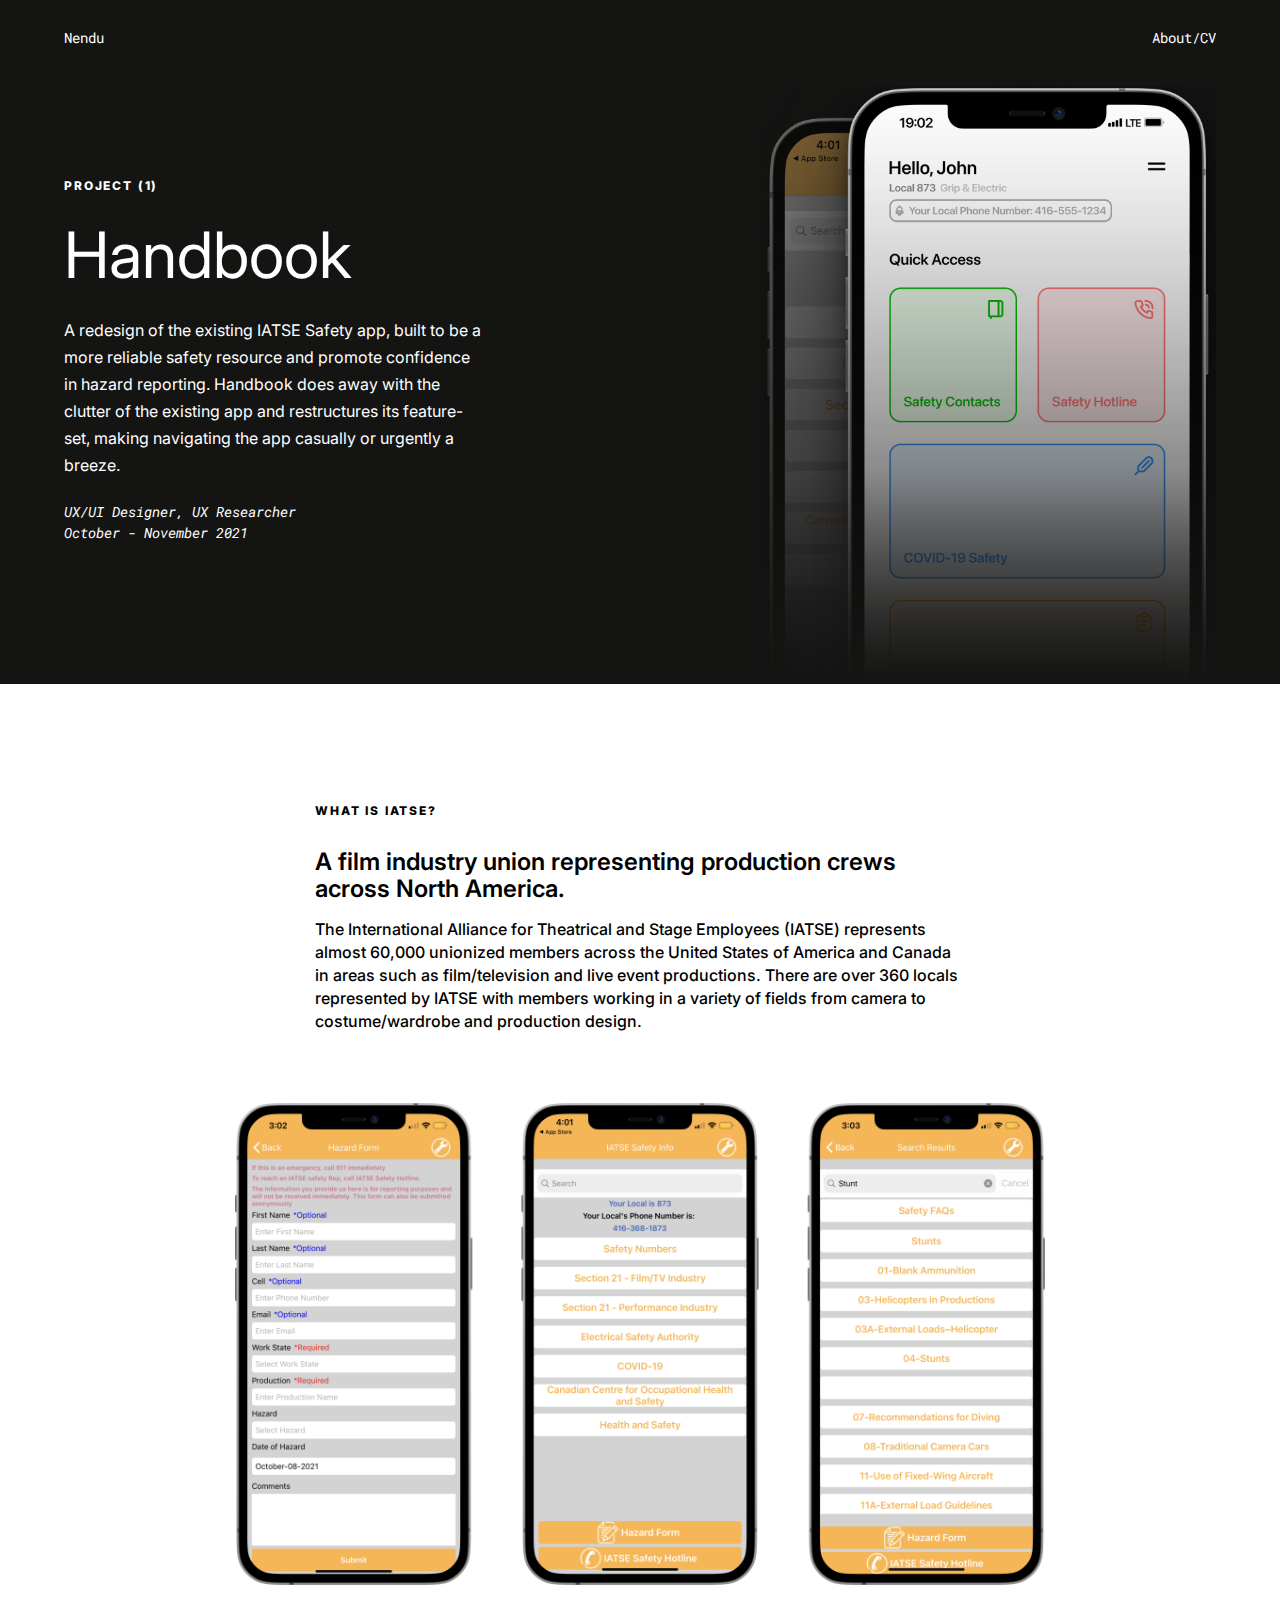
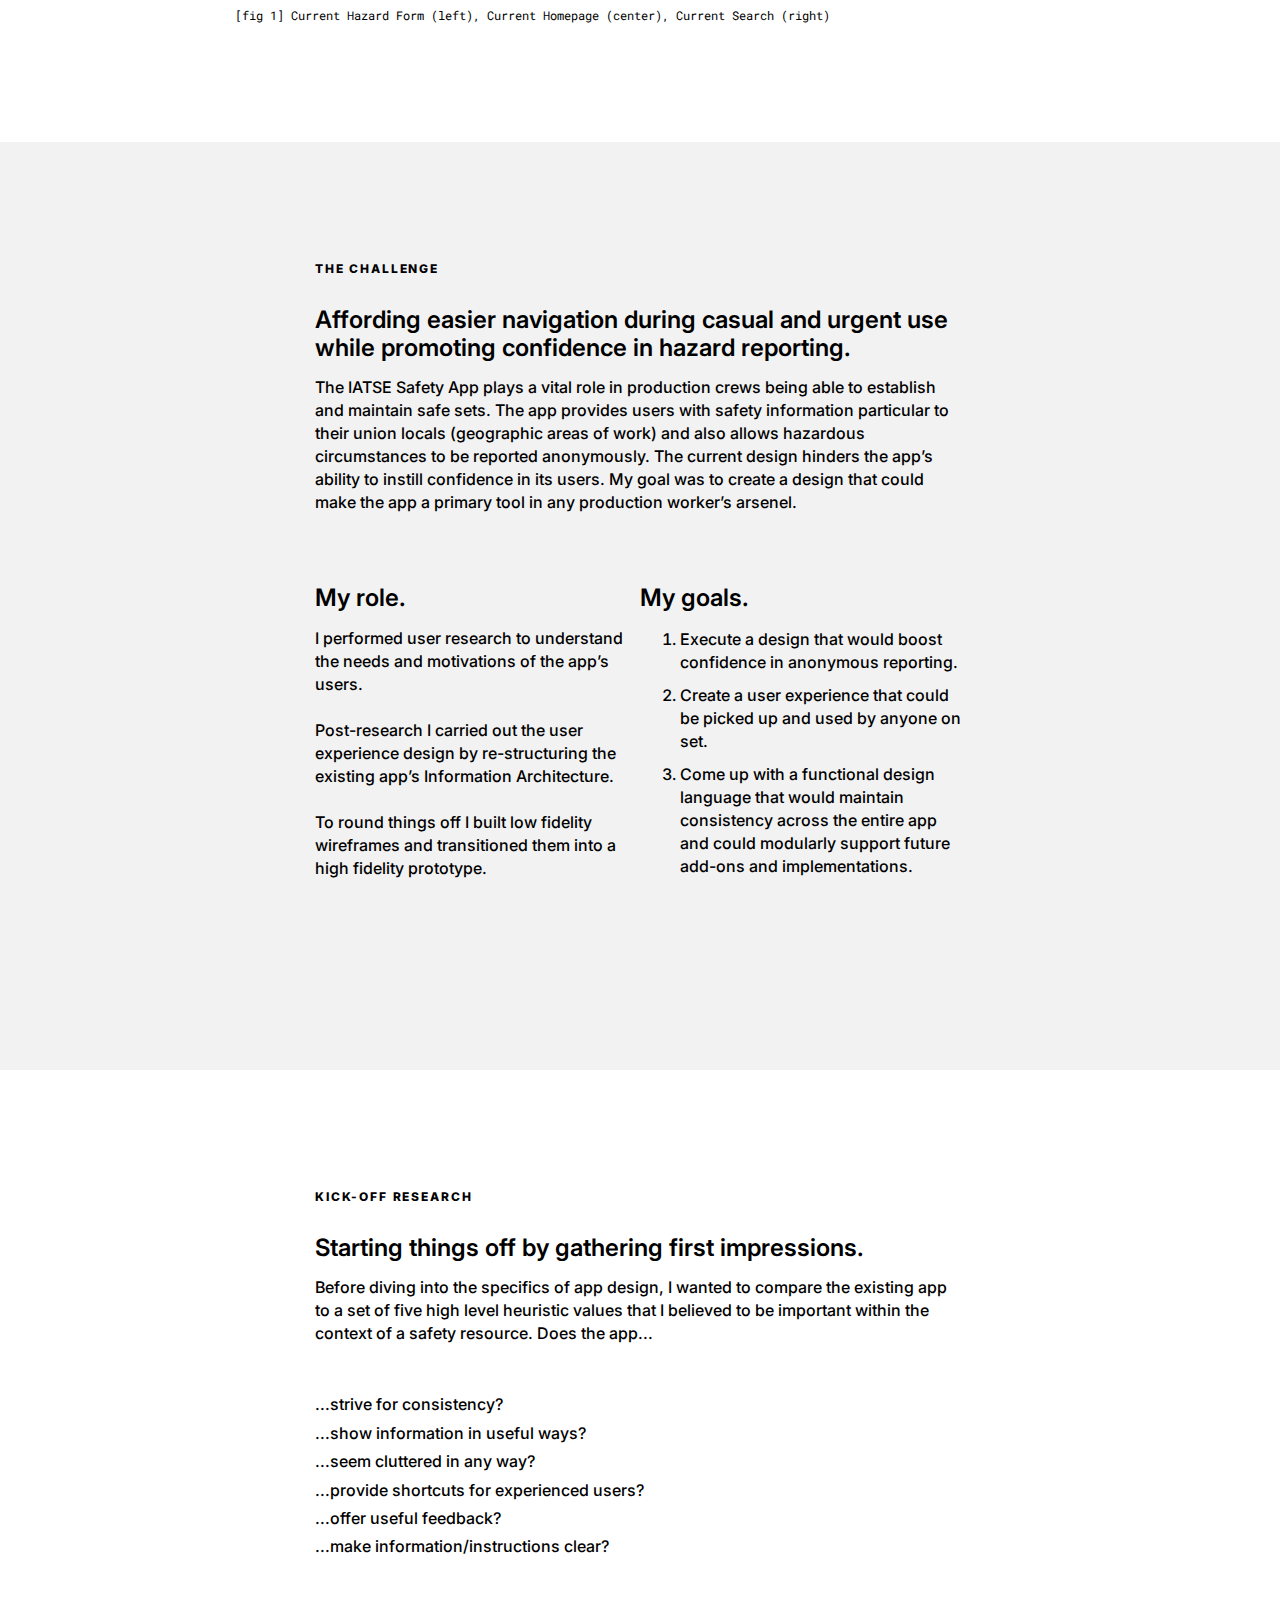
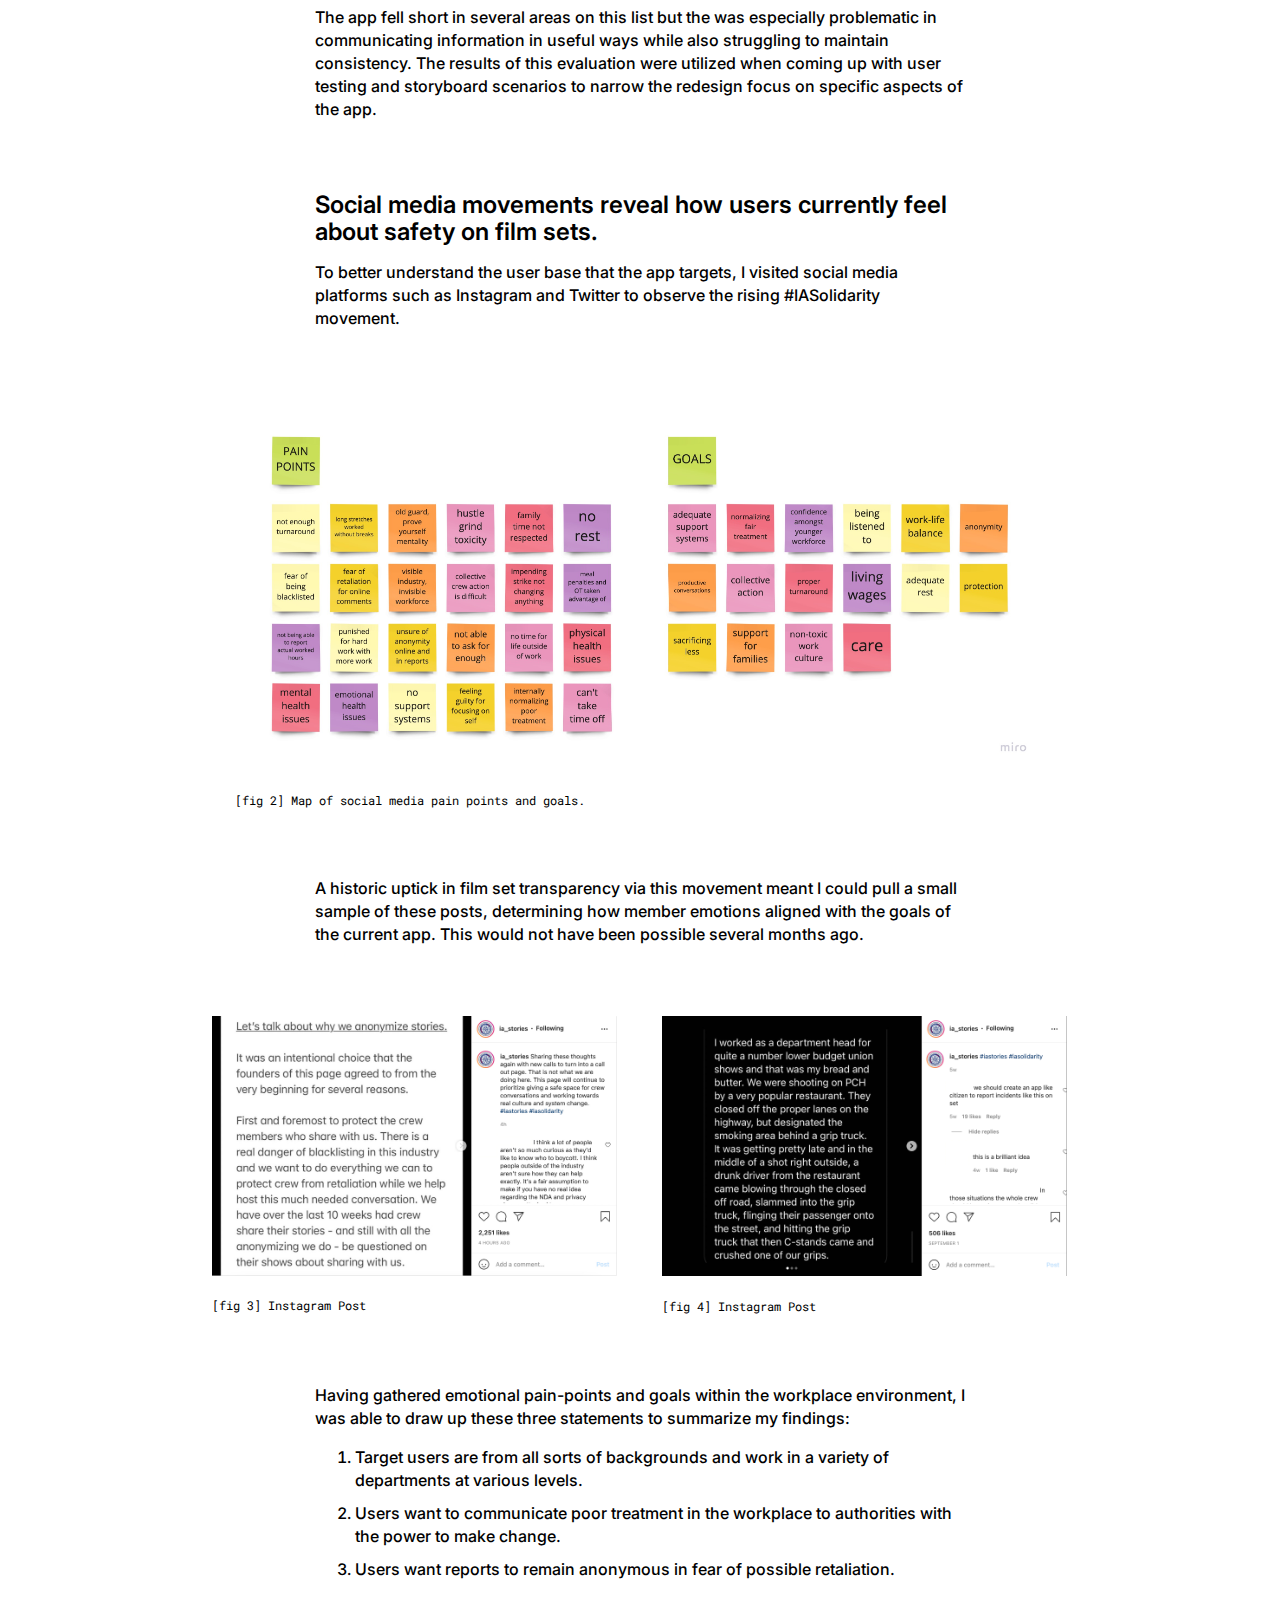
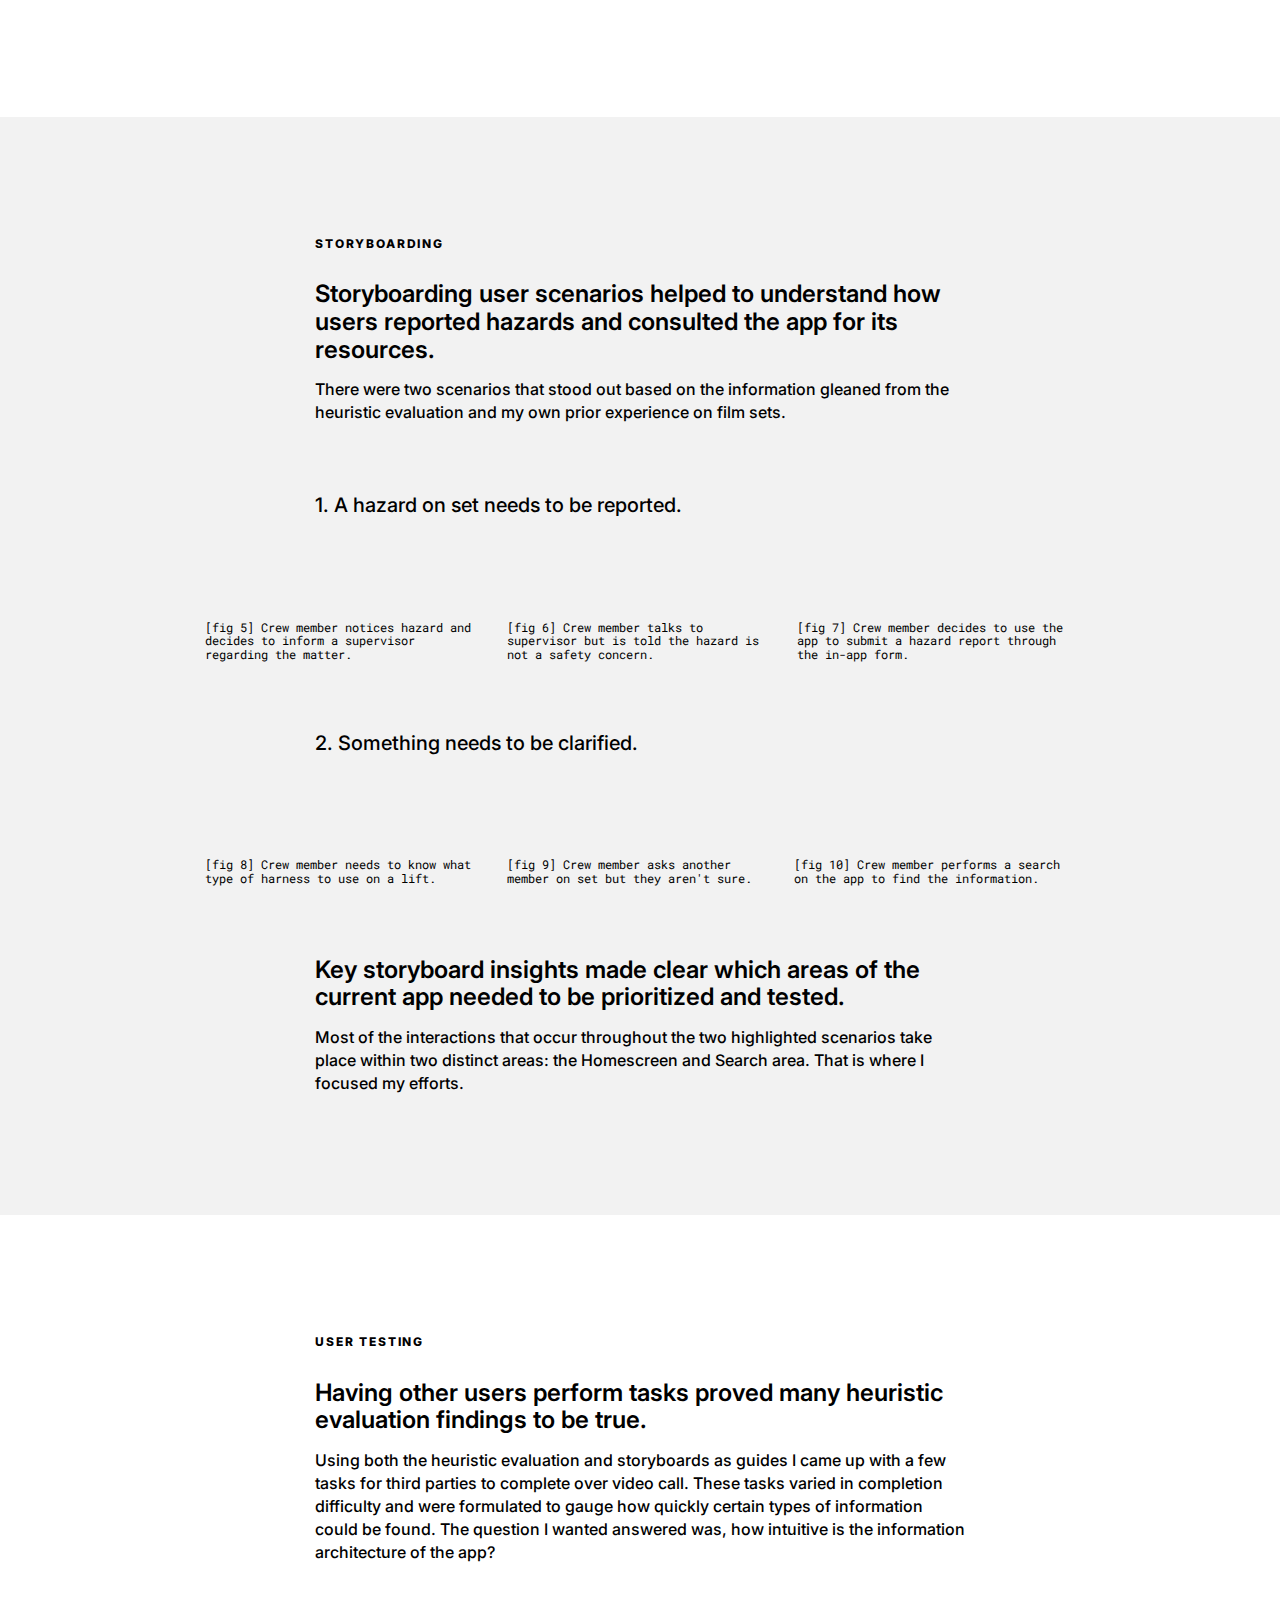
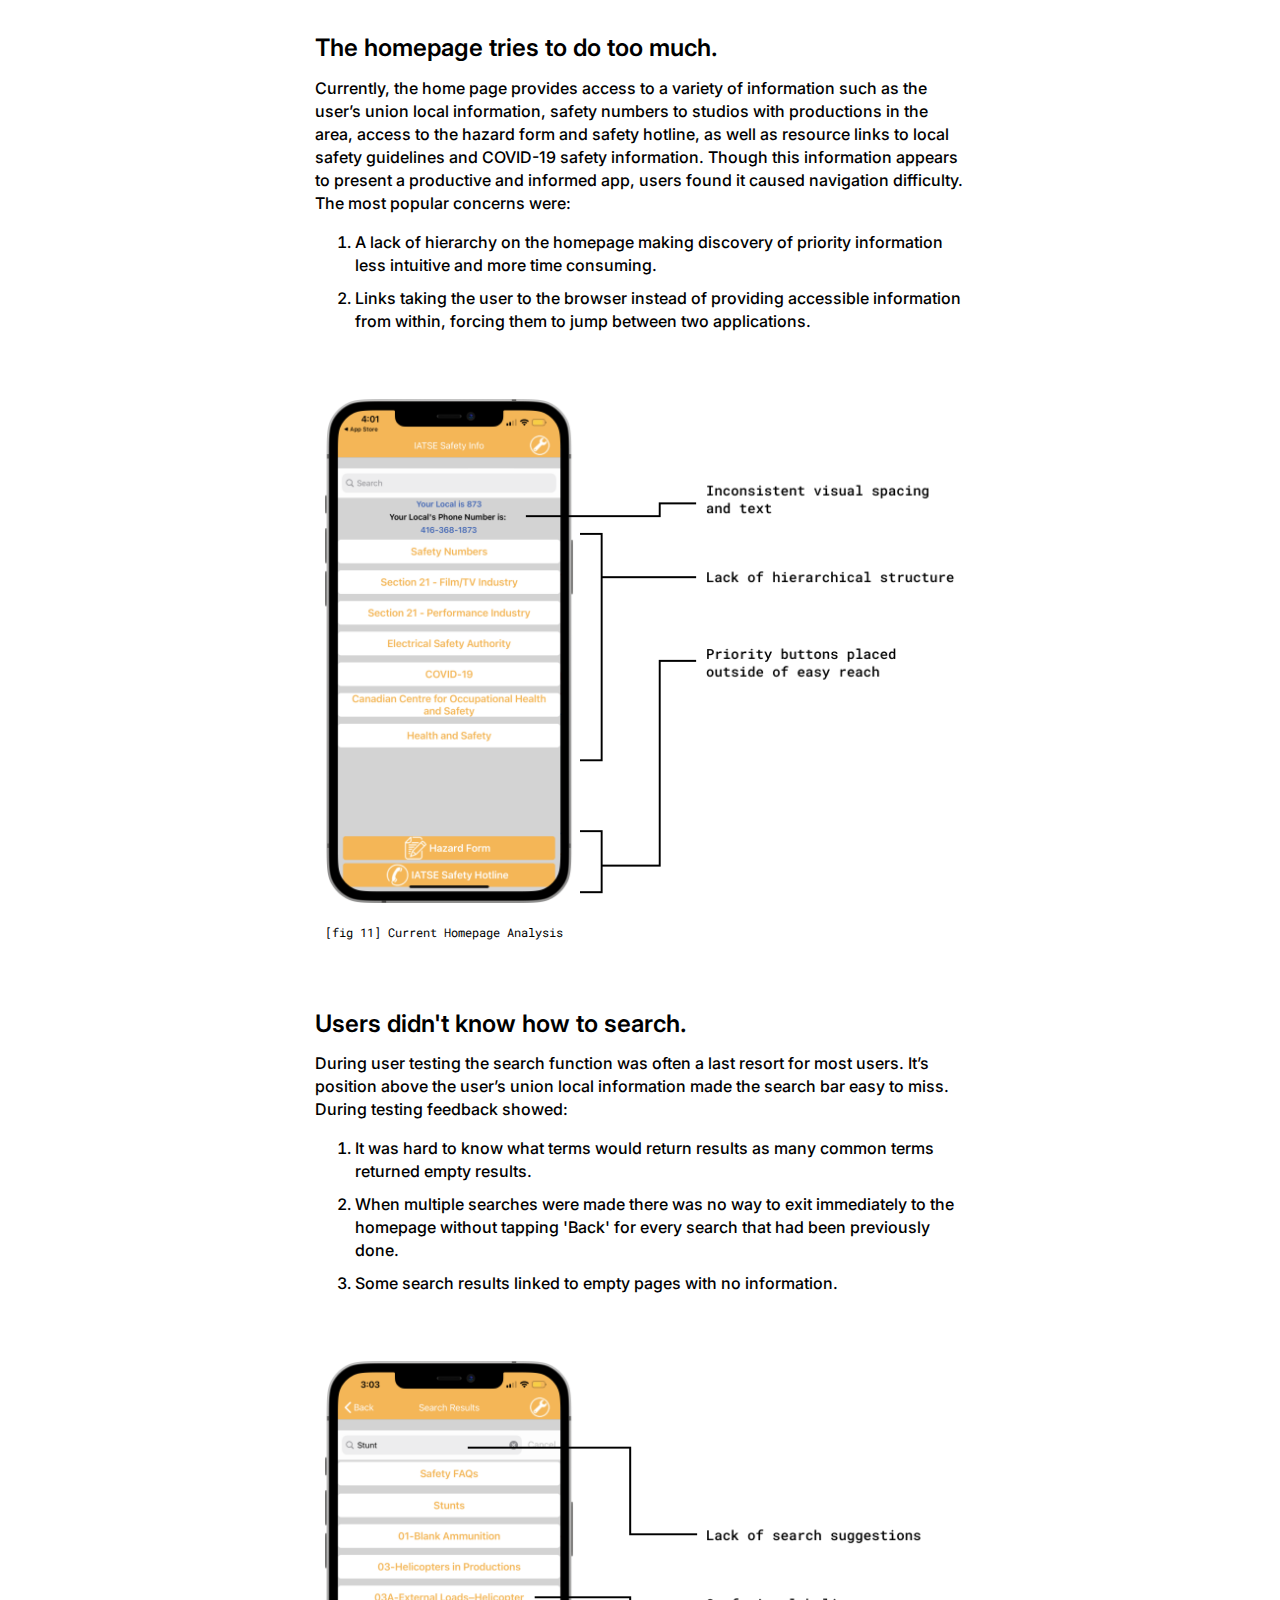
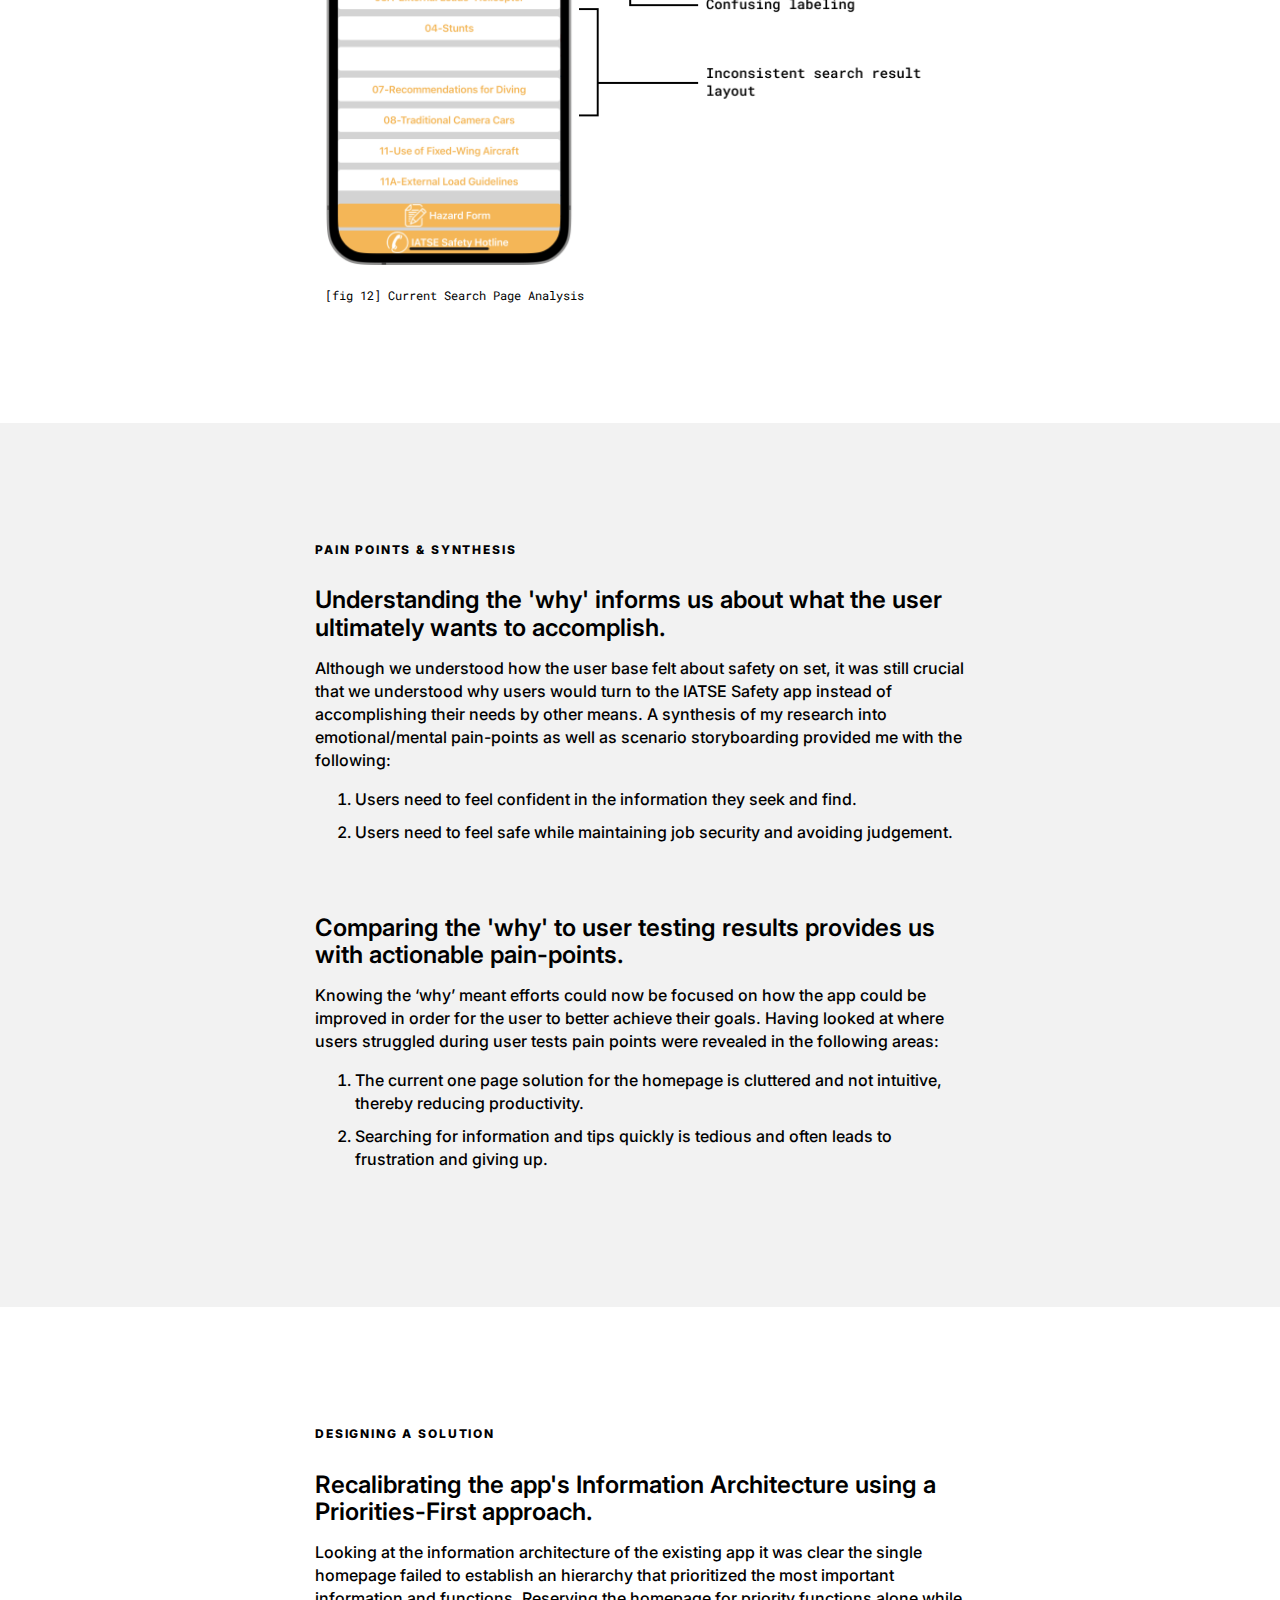
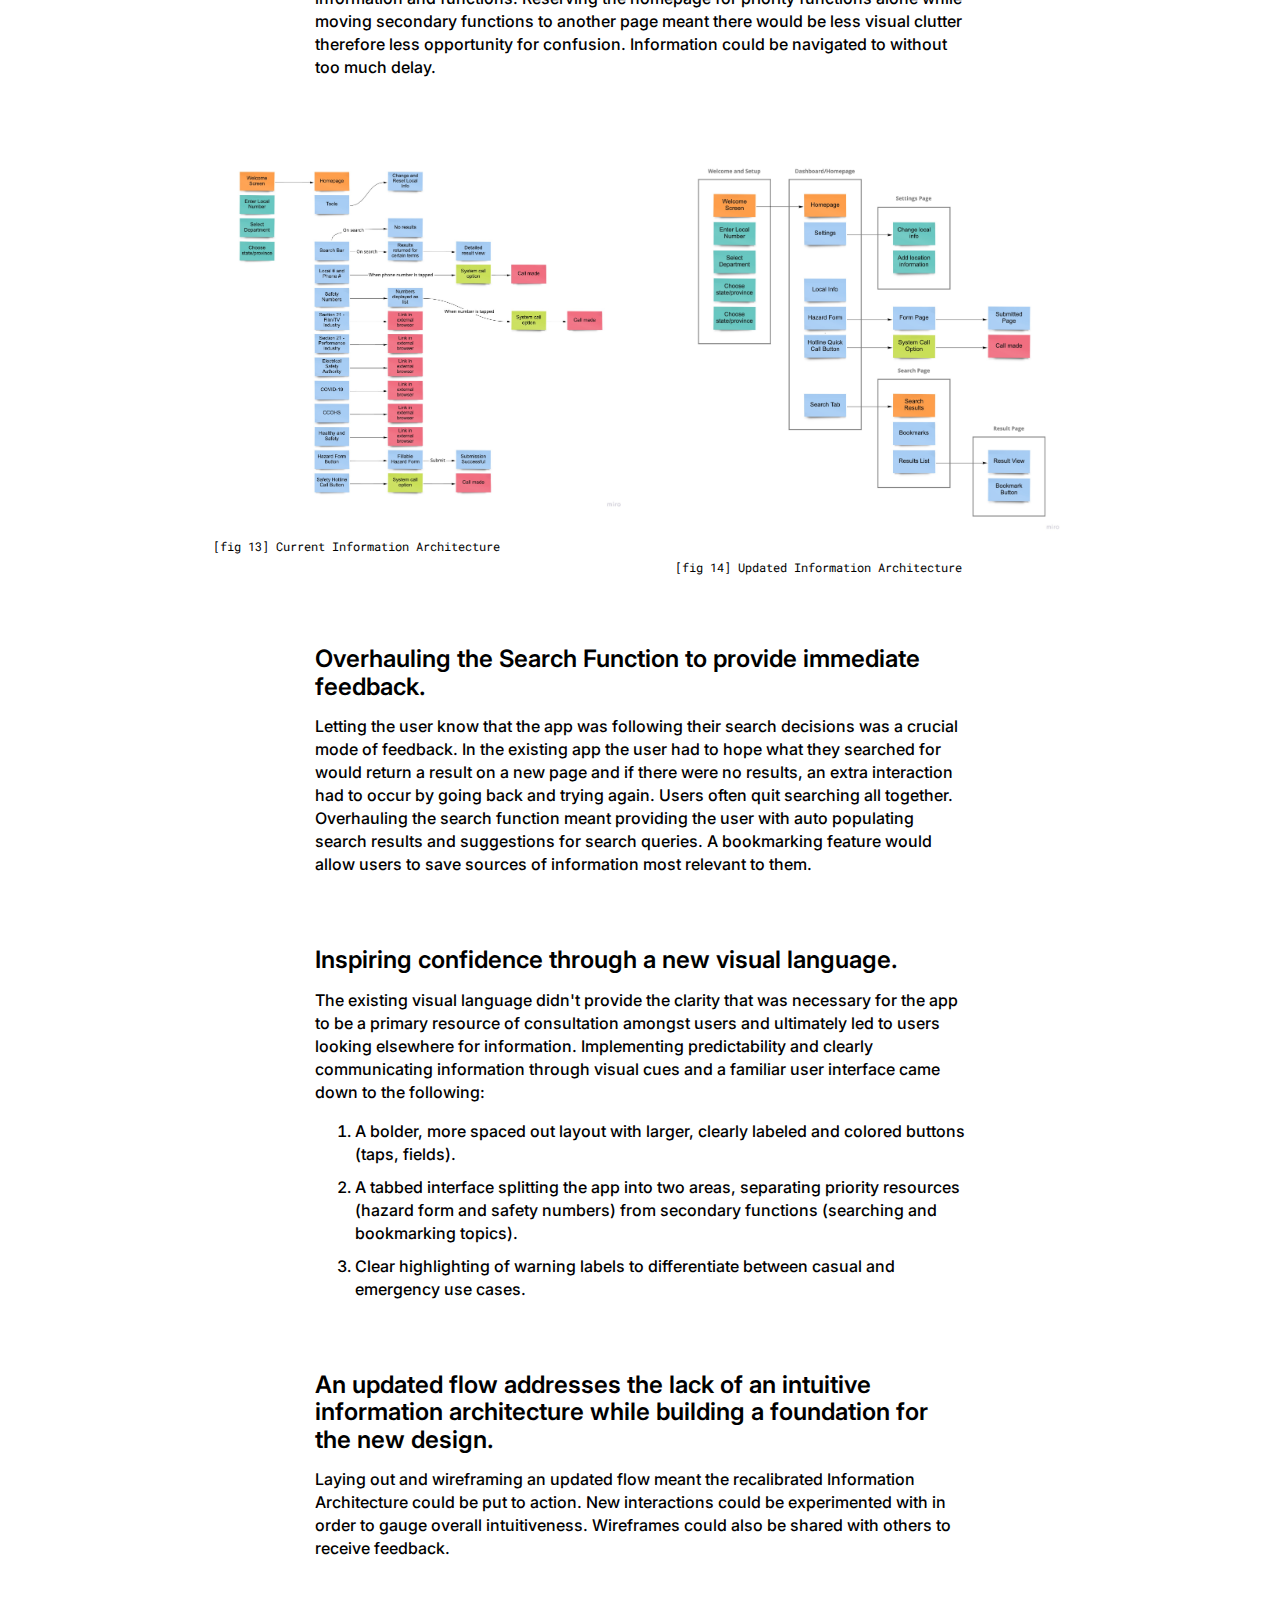
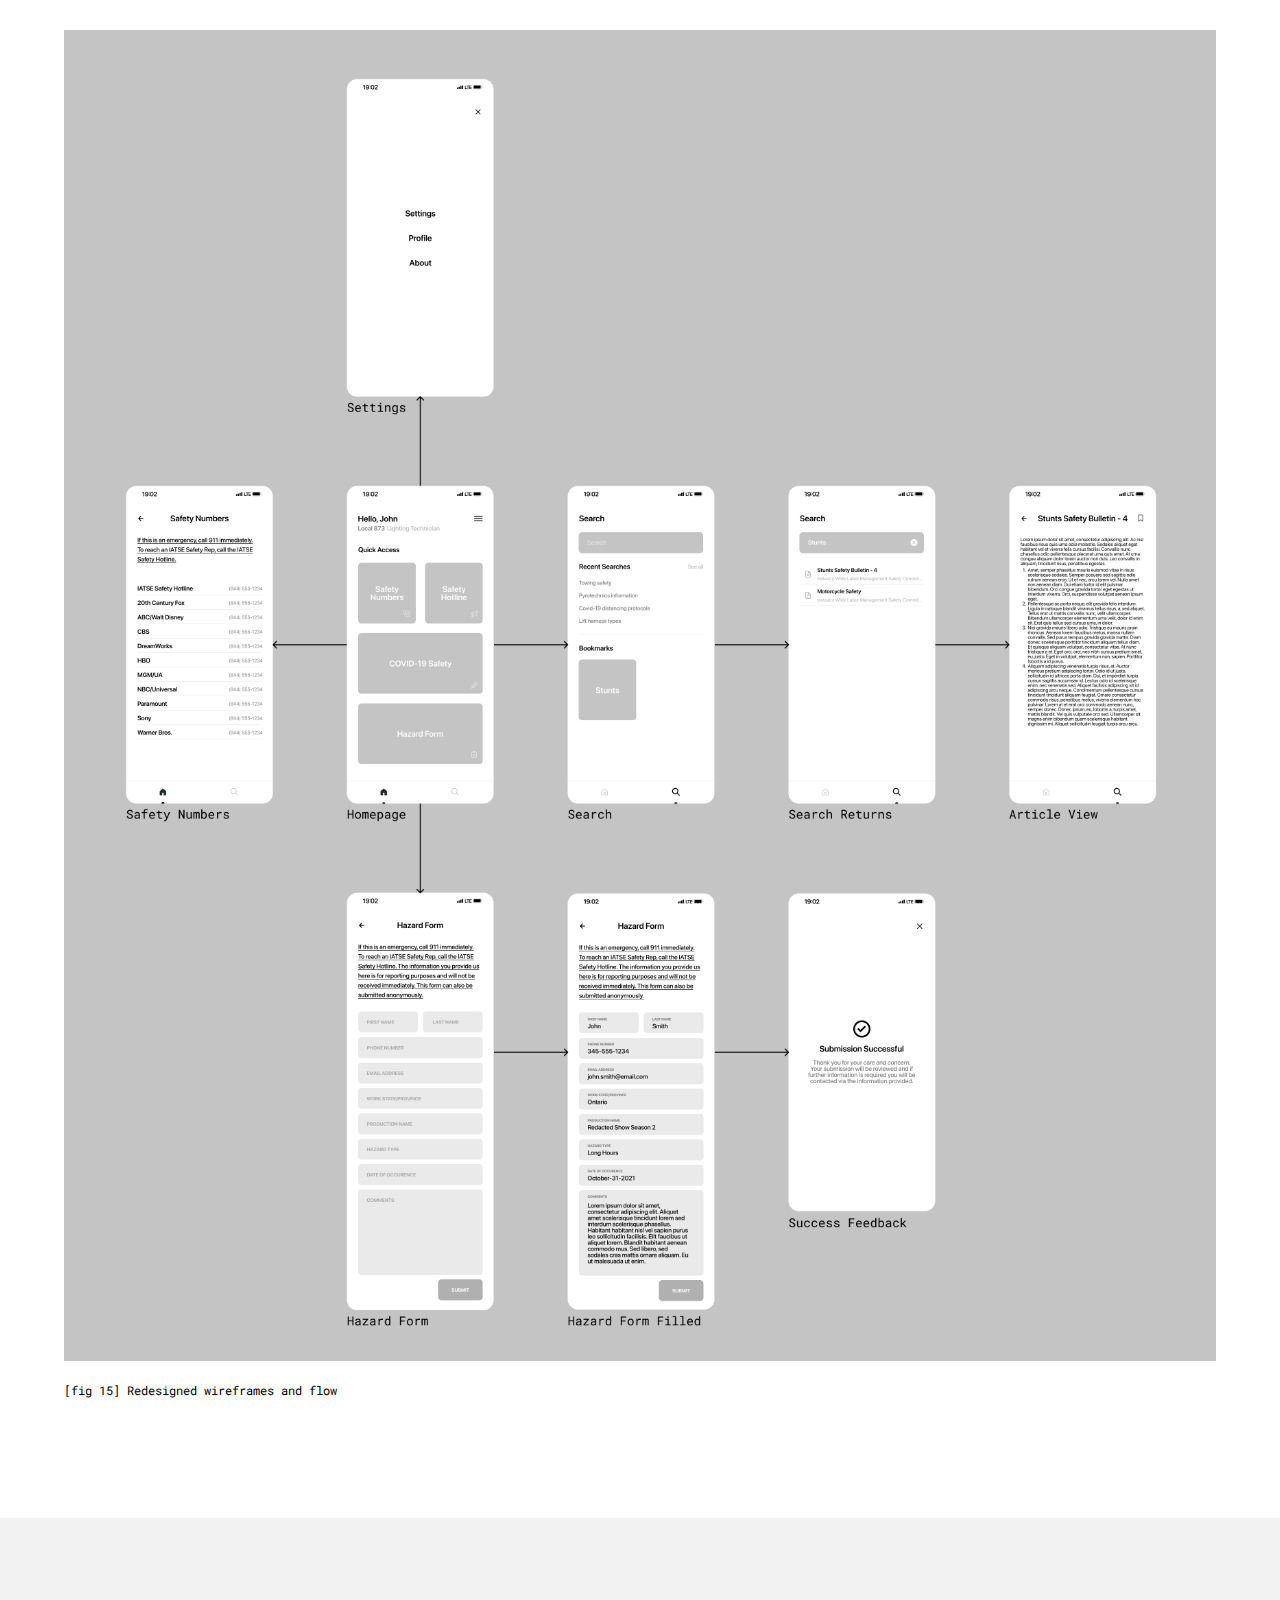
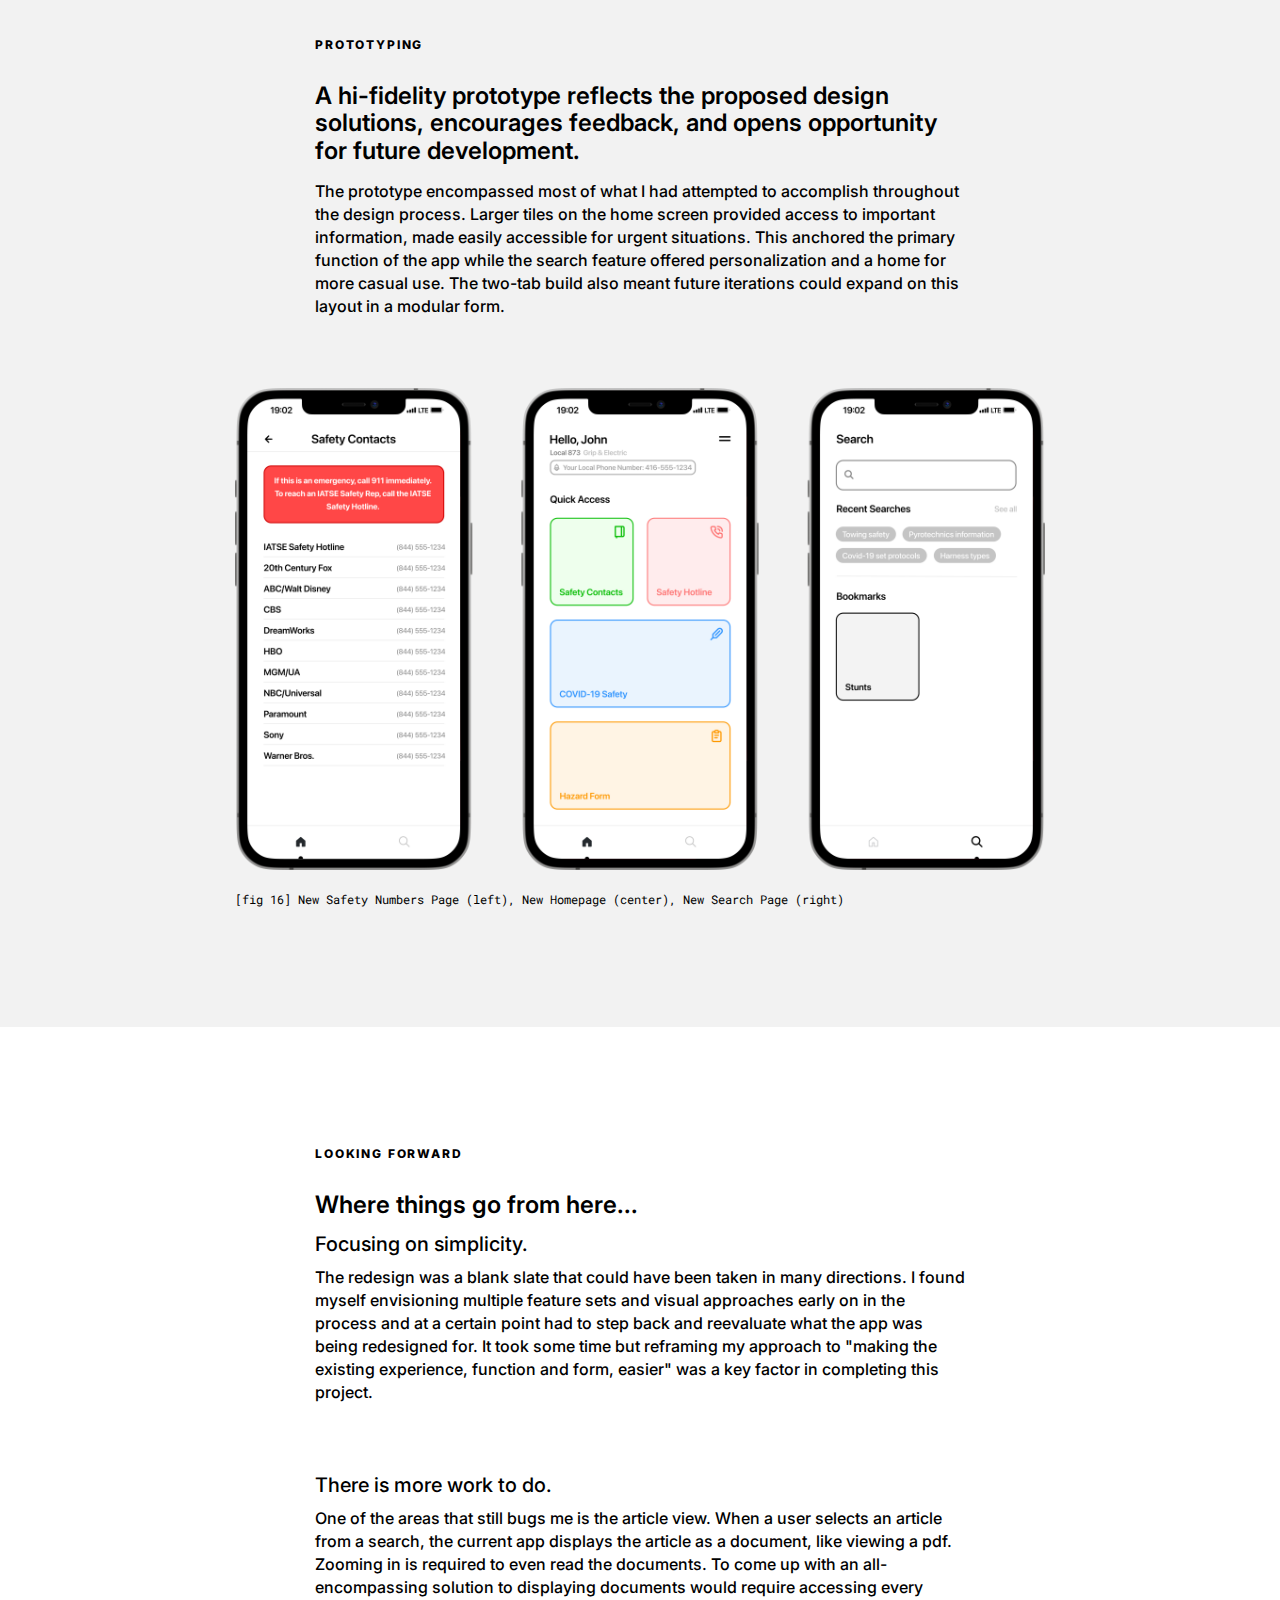
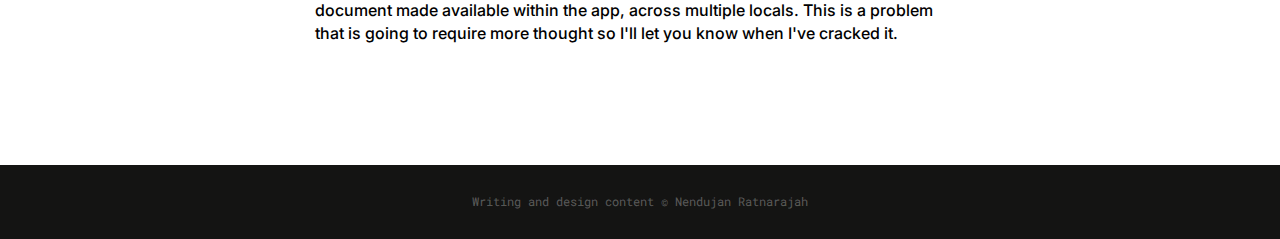
==== ux/handbook.html @ 53748440 "UX CASE STUDY AND LANDING PAGE" ====
<!DOCTYPE html>
<html lang="en">
<head>
    <meta charset="UTF-8">
    <meta http-equiv="X-UA-Compatible" content="IE=edge">
    <meta name="viewport" content="width=device-width, initial-scale=1.0">
    <link rel="stylesheet" href="/css/normalize.css">
    <link rel="stylesheet" href="/css/ux-styles.css">
    <title>Handbook</title>
</head>
<body>
    <header>
        <nav class="navigation-wrapper">
            <ul class="navigation">
                <li class="navigation-item logo"><a href="/ux/projects.html" class="projects-link">Nendu</a></li>
                <li class="navigation-item"><a href="https://www.dropbox.com/s/9s5twt7p2u2m589/Nendujan_Ratnarajah_CV_2021.pdf?dl=0" class="projects-link" target="_blank">About/CV</a></li>
            </ul>
        </nav>
        <div class="header-container">
            <div class="project-header-info">
                <div class="project-count">Project (1)</div>
                <div class="project-title">Handbook</div>
                <div class="project-description">A redesign of the existing IATSE Safety app, built to be a more reliable safety resource and promote confidence in hazard reporting. Handbook does away with the clutter of the existing app and restructures its feature-set, making navigating the app casually or urgently a breeze.</div>
                <div class="project-roles">UX/UI Designer, UX Researcher</div>
                <div class="project-dates">October - November 2021</div>
            </div>
            <div class="project-tease">
                <img src="/assets/img/casestudies/iatse/iphone-banner-home-alt-gradient.png" alt="">
            </div>
        </div>
    </header>
    <section class="stage" id="background">
        <div class="content-container">
            <div class="section-heading">What is IATSE?</div>
            <div class="slide-heading">A film industry union representing production crews across North America.</div>
            <div class="body-text">The International Alliance for Theatrical and Stage Employees (IATSE) represents almost 60,000 unionized members across the United States of America and Canada in areas such as film/television and live event productions. There are over 360 locals represented by IATSE with members working in a variety of fields from camera to costume/wardrobe and production design.</div>
        </div>
        <div class="single-image">
            <div class="visual-aid">
                <img src="/assets/img/casestudies/iatse/current-app-visuals.png" alt="" class="full-width-visual-aid medium-top-spacing">
                <div class="visual-aid-caption">[fig 1] Current Hazard Form (left), Current Homepage (center), Current Search (right)</div>
            </div>
        </div>
    </section>
    <section class="stage-alt" id="challenge">
        <div class="content-container">
            <div class="section-heading">The Challenge</div>
            <div class="slide-heading">Affording easier navigation during casual and urgent use while promoting confidence in hazard reporting.</div>
            <div class="body-text">The IATSE Safety App plays a vital role in production crews being able to establish and maintain safe sets. The app provides users with safety information particular to their union locals (geographic areas of work) and also allows hazardous circumstances to be reported anonymously. The current design hinders the app’s ability to instill confidence in its users. My goal was to create a design that could make the app a primary tool in any production worker’s arsenel.</div>
            <div class="body-split-two medium-top-spacing">
                <div class="split-container medium-bottom-spacing">
                    <div class="slide-heading">My role.</div>
                    <div class="body-text">I performed user research to understand the needs and motivations of the app’s users. <br><br> Post-research I carried out the user experience design by re-structuring the existing app’s Information Architecture. <br><br>To round things off I built low fidelity wireframes and transitioned them into a high fidelity prototype.</div>
                </div>
                <div class="split-container">
                    <div class="slide-heading">My goals.</div>
                    <div class="body-text">
                        <ol>
                            <li class="list-item">Execute a design that would boost confidence in anonymous reporting.</li>
                            <li class="list-item">Create a user experience that could be picked up and used by anyone on set.</li>
                            <li class="list-item">Come up with a functional design language that would maintain consistency across the entire app and could modularly support future add-ons and implementations.</li>
                        </ol>
                    </div>
                </div>
            </div>
        </div>
    </section>
    <section class="stage" id="research">
        <div class="content-container">
            <div class="section-heading">Kick-off Research</div>
            <div class="slide-heading">Starting things off by gathering first impressions.</div>
            <div class="body-text">Before diving into the specifics of app design, I wanted to compare the existing app to a set of five high level heuristic values that I believed to be important within the context of a safety resource. Does the app...</div>
            <ul class="small-top-spacing">
                <li class="list-item">...strive for consistency?</li>
                <li class="list-item">...show information in useful ways?</li>
                <li class="list-item">...seem cluttered in any way?</li>
                <li class="list-item">...provide shortcuts for experienced users?</li>
                <li class="list-item">...offer useful feedback?</li>
                <li class="list-item">...make information/instructions clear?</li>
            </ul>
            <div class="body-text small-top-spacing">The app fell short in several areas on this list but the was especially problematic in communicating information in useful ways while also struggling to maintain consistency. The results of this evaluation were utilized when coming up with user testing and storyboard scenarios to narrow the redesign focus on specific aspects of the app.</div>
            <div class="slide-heading medium-top-spacing">Social media movements reveal how users currently feel about safety on film sets.</div>
            <div class="body-text">To better understand the user base that the app targets, I visited social media platforms such as Instagram and Twitter to observe the rising #IASolidarity movement. </div>
        </div>
        <div class="single-image">
            <div class="visual-aid">
                <img src="/assets/img/casestudies/iatse/goals-painpoints-board.jpg" alt="" class="full-width-visual-aid medium-top-spacing" >
                <div class="visual-aid-caption">[fig 2] Map of social media pain points and goals.</div>
            </div>
        </div>
        <div class="content-container">
            <div class="body-text medium-top-spacing">A historic uptick in film set transparency via this movement meant I could pull a small sample of these posts, determining how member emotions aligned with the goals of the current app. This would not have been possible several months ago.</div>
        </div>
        <div class="image-split-two">
            <div class="split-container">
                <div class="visual-aid">
                    <img src="/assets/img/casestudies/iatse/insta-anonymity-censored.jpg" alt="" class="full-width-visual-aid medium-top-spacing">
                    <div class="visual-aid-caption">[fig 3] Instagram Post</div>
                </div>
            </div>
            <div class="split-container">
                <div class="visual-aid">
                    <img src="/assets/img/casestudies/iatse/stories-to-be-reported.jpg" alt="" class="full-width-visual-aid medium-top-spacing">
                    <div class="visual-aid-caption">[fig 4] Instagram Post</div>
                </div>
            </div>
        </div>
        <div class="content-container">
            <div class="body-text medium-top-spacing">Having gathered emotional pain-points and goals within the workplace environment, I was able to draw up these three statements to summarize my findings: 
                <ol>
                    <li class="list-item">Target users are from all sorts of backgrounds and work in a variety of departments at various levels.</li>
                    <li class="list-item">Users want to communicate poor treatment in the workplace to authorities with the power to make change.</li>
                    <li class="list-item">Users want reports to remain anonymous in fear of possible retaliation.</li>
                </ol>
            </div>
        </div>
    </section>
    <section class="stage-alt">
        <div class="content-container">
            <div class="section-heading">Storyboarding</div>
            <div class="slide-heading">Storyboarding user scenarios helped to understand how users reported hazards and consulted the app for its resources.</div>
            <div class="body-text">There were two scenarios that stood out based on the information gleaned from the heuristic evaluation and my own prior experience on film sets.</div>
            <div class="slide-heading-secondary medium-top-spacing">1. A hazard on set needs to be reported.</div>
        </div>
        <div class="image-split-three">
            <div class="split-container-third">
                <div class="visual-aid">
                    <img src="/assets/img/casestudies/iatse/Hazard-scenario-1-alt.png" alt="" class="full-width-visual-aid medium-top-spacing">
                    <div class="visual-aid-caption">[fig 5] Crew member notices hazard and decides to inform a supervisor regarding the matter.</div>
                </div>
            </div>
            <div class="split-container-third">
                <div class="visual-aid">
                    <img src="/assets/img/casestudies/iatse/Hazard-scenario-2-alt.png" alt="" class="full-width-visual-aid medium-top-spacing">
                    <div class="visual-aid-caption">[fig 6] Crew member talks to supervisor but is told the hazard is not a safety concern.</div>
                </div>
            </div>
            <div class="split-container-third">
                <div class="visual-aid">
                    <img src="/assets/img/casestudies/iatse/Hazard-scenario-3-alt.png" alt="" class="full-width-visual-aid medium-top-spacing">
                    <div class="visual-aid-caption">[fig 7] Crew member decides to use the app to submit a hazard report through the in-app form.</div>
                </div>
            </div>
        </div>
        <div class="content-container">
            <div class="slide-heading-secondary medium-top-spacing">2. Something needs to be clarified.</div>
        </div>
        <div class="image-split-three">
            <div class="split-container-third">
                <div class="visual-aid">
                    <img src="/assets/img/casestudies/iatse/Search-scenario-1-alt.png" alt="" class="full-width-visual-aid medium-top-spacing">
                    <div class="visual-aid-caption">[fig 8] Crew member needs to know what type of harness to use on a lift.</div>
                </div>
            </div>
            <div class="split-container-third">
                <div class="visual-aid">
                    <img src="/assets/img/casestudies/iatse/Search-scenario-2-alt.png" alt="" class="full-width-visual-aid medium-top-spacing">
                    <div class="visual-aid-caption">[fig 9] Crew member asks another member on set but they aren't sure.</div>
                </div>
            </div>
            <div class="split-container-third">
                <div class="visual-aid">
                    <img src="/assets/img/casestudies/iatse/Search-scenario-3-alt.png" alt="" class="full-width-visual-aid medium-top-spacing">
                    <div class="visual-aid-caption">[fig 10] Crew member performs a search on the app to find the information.</div>
                </div>
            </div>
        </div>
        <div class="content-container">
            <div class="slide-heading medium-top-spacing">Key storyboard insights made clear which areas of the current app needed to be prioritized and tested.</div>
            <div class="body-text">Most of the interactions that occur throughout the two highlighted scenarios take place within two distinct areas: the Homescreen and Search area. That is where I focused my efforts.</div>
        </div>
    </section>
    <section class="stage" id="user-testing">
        <div class="content-container">
            <div class="section-heading">User Testing</div>
            <div class="slide-heading">Having other users perform tasks proved many heuristic evaluation findings to be true.</div>
            <div class="body-text">Using both the heuristic evaluation and storyboards as guides I came up with a few tasks for third parties to complete over video call. These tasks varied in completion difficulty and were formulated to gauge how quickly certain types of information could be found. The question I wanted answered was, how intuitive is the information architecture of the app? </div>
            <div class="slide-heading medium-top-spacing">The homepage tries to do too much.</div>
            <div class="body-text">Currently, the home page provides access to a variety of information such as the user’s union local information, safety numbers to studios with productions in the area, access to the hazard form and safety hotline, as well as resource links to local safety guidelines and COVID-19 safety information. Though this information appears to present a productive and informed app, users found it caused navigation difficulty. The most popular concerns were:
                <ol>
                    <li class="list-item">A lack of hierarchy on the homepage making discovery of priority information less intuitive and more time consuming.</li>
                    <li class="list-item">Links taking the user to the browser instead of providing accessible information from within, forcing them to jump between two applications.</li>
                </ol>
            </div>
        </div>
        <div class="single-image-alt">
            <div class="visual-aid">
                <img src="/assets/img/casestudies/iatse/homepage-analysis.png" alt="" class="full-width-visual-aid small-top-spacing">
                <div class="visual-aid-caption">[fig 11] Current Homepage Analysis</div>
            </div>
        </div>
        <div class="content-container">
            <div class="slide-heading medium-top-spacing">Users didn't know how to search.</div>
            <div class="body-text">During user testing the search function was often a last resort for most users. It’s position above the user’s union local information made the search bar easy to miss. During testing feedback showed:
                <ol>
                    <li class="list-item">It was hard to know what terms would return results as many common terms returned empty results.</li>
                    <li class="list-item">When multiple searches were made there was no way to exit immediately to the homepage without tapping 'Back' for every search that had been previously done.</li>
                    <li class="list-item">Some search results linked to empty pages with no information.</li>
                </ol>
            </div>
        </div>
        <div class="single-image-alt">
            <div class="visual-aid">
                <img src="/assets/img/casestudies/iatse/search-analysis.png" alt="" class="full-width-visual-aid small-top-spacing">
                <div class="visual-aid-caption">[fig 12] Current Search Page Analysis</div>
            </div>
        </div>
    </section>
    <section class="stage-alt section-top-spacing" id="synthesis">
        <div class="content-container">
            <div class="section-heading">Pain Points & Synthesis</div>
            <div class="slide-heading">Understanding the 'why' informs us about what the user ultimately wants to accomplish.</div>
            <div class="body-text">Although we understood how the user base felt about safety on set, it was still crucial that we understood why users would turn to the IATSE Safety app instead of accomplishing their needs by other means. A synthesis of my research into emotional/mental pain-points as well as scenario storyboarding provided me with the following:
                <ol>
                    <li class="list-item">Users need to feel confident in the information they seek and find.</li>
                    <li class="list-item">Users need to feel safe while maintaining job security and avoiding judgement.</li>
                </ol>
            </div>
            <div class="slide-heading medium-top-spacing">Comparing the 'why' to user testing results provides us with actionable pain-points.</div>
            <div class="body-text">Knowing the ‘why’ meant efforts could now be focused on how the app could be improved in order for the user to better achieve their goals. Having looked at where users struggled during user tests pain points were revealed in the following areas:
                <ol>
                    <li class="list-item">The current one page solution for the homepage is cluttered and not intuitive, thereby reducing productivity.</li>
                    <li class="list-item">Searching for information and tips quickly is tedious and often leads to frustration and giving up.</li>
                </ol>
            </div>
        </div>
    </section>
    <section class="stage" id="design-solution">
        <div class="content-container">
            <div class="section-heading">Designing a Solution</div>
            <div class="slide-heading">Recalibrating the app's Information Architecture using a Priorities-First approach.</div>
            <div class="body-text">Looking at the information architecture of the existing app it was clear the single homepage failed to establish an hierarchy that prioritized the most important information and functions. Reserving the homepage for priority functions alone while moving secondary functions to another page meant there would be less visual clutter therefore less opportunity for confusion. Information could be navigated to without too much delay. </div>
        </div>
        <div class="image-split-two">
            <div class="split-container">
                <div class="visual-aid">
                    <img src="/assets/img/casestudies/iatse/ia-current.jpg" alt="" class="full-width-visual-aid medium-top-spacing">
                    <div class="visual-aid-caption">[fig 13] Current Information Architecture</div>
                </div>
            </div>
            <div class="split-container">
                <div class="visual-aid">
                    <img src="/assets/img/casestudies/iatse/ia-redesign.jpg" alt="" class="full-width-visual-aid medium-top-spacing">
                    <div class="visual-aid-caption">[fig 14] Updated Information Architecture</div>
                </div>
            </div>
        </div>
        <div class="content-container">
            <div class="slide-heading medium-top-spacing">Overhauling the Search Function to provide immediate feedback.</div>
            <div class="body-text">Letting the user know that the app was following their search decisions was a crucial mode of feedback. In the existing app the user had to hope what they searched for would return a result on a new page and if there were no results, an extra interaction had to occur by going back and trying again. Users often quit searching all together. Overhauling the search function meant providing the user with auto populating search results and suggestions for search queries. A bookmarking feature would allow users to save sources of information most relevant to them.</div>
            <div class="slide-heading medium-top-spacing">Inspiring confidence through a new visual language.</div>
            <div class="body-text">The existing visual language didn't provide the clarity that was necessary for the app to be a primary resource of consultation amongst users and ultimately led to users looking elsewhere for information. Implementing predictability and clearly communicating information through visual cues and a familiar user interface came down to the following:
                <ol>
                    <li class="list-item">A bolder, more spaced out layout with larger, clearly labeled and colored buttons (taps, fields).</li>
                    <li class="list-item">A tabbed interface splitting the app into two areas, separating priority resources (hazard form and safety numbers) from secondary functions (searching and bookmarking topics).</li>
                    <li class="list-item">Clear highlighting of warning labels to differentiate between casual and emergency use cases.</li>
                </ol>
            </div>
            <div class="slide-heading medium-top-spacing">An updated flow addresses the lack of an intuitive information architecture while building a foundation for the new design.</div>
            <div class="body-text">Laying out and wireframing an updated flow meant the recalibrated Information Architecture could be put to action. New interactions could be experimented with in order to gauge overall intuitiveness. Wireframes could also be shared with others to receive feedback.</div>
        </div>
        <div class="single-image-full">
            <div class="visual-aid">
                <img src="/assets/img/casestudies/iatse/flow-figma.png" alt="" class="full-width-visual-aid medium-top-spacing">
                <div class="visual-aid-caption">[fig 15] Redesigned wireframes and flow</div>
            </div>
        </div>
    </section>
    <section class="stage-alt" id="prototyping">
        <div class="content-container">
            <div class="section-heading">Prototyping</div>
            <div class="slide-heading">A hi-fidelity prototype reflects the proposed design solutions, encourages feedback, and opens opportunity for future development.</div>
            <div class="body-text">The prototype encompassed most of what I had attempted to accomplish throughout the design process. Larger tiles on the home screen provided access to important information, made easily accessible for urgent situations. This anchored the primary function of the app while the search feature offered personalization and a home for more casual use. The two-tab build also meant future iterations could expand on this layout in a modular form.</div>
        </div>
        <div class="single-image">
            <div class="visual-aid">
                <img src="/assets/img/casestudies/iatse/redesigned-app-visuals.png" alt="" class="full-width-visual-aid medium-top-spacing">
                <div class="visual-aid-caption">[fig 16] New Safety Numbers Page (left), New Homepage (center), New Search Page (right)</div>
            </div>
        </div>
    </section>
    <section class="stage" id="future">
        <div class="content-container">
            <div class="section-heading">Looking Forward</div>
            <div class="slide-heading">Where things go from here...</div>
            <div class="slide-heading-secondary">Focusing on simplicity.</div>
            <div class="body-text">The redesign was a blank slate that could have been taken in many directions. I found myself envisioning multiple feature sets and visual approaches early on in the process and at a certain point had to step back and reevaluate what the app was being redesigned for. It took some time but reframing my approach to "making the existing experience, function and form, easier" was a key factor in completing this project.</div>
            <div class="slide-heading-secondary medium-top-spacing">There is more work to do.</div>
            <div class="body-text">One of the areas that still bugs me is the article view. When a user selects an article from a search, the current app displays the article as a document, like viewing a pdf. Zooming in is required to even read the documents. To come up with an all-encompassing solution to displaying documents would require accessing every document made available within the app, across multiple locals. This is a problem that is going to require more thought so I'll let you know when I've cracked it.</div>
        </div>
    </section>
    <footer>
        <div class="footer-message">Writing and design content © Nendujan Ratnarajah</div>
    </footer>
</body>
</html>
---- css/ux-styles.css ----
@import url("https://fonts.googleapis.com/css2?family=Inter:wght@100;200;300;400;500;600;700;800;900&family=Roboto+Mono:ital,wght@0,100;0,200;0,300;0,400;0,500;0,600;0,700;1,100;1,200;1,300;1,400;1,500;1,600;1,700&display=swap");
/* Font Sizings */
/* Colours */
/* General Styles */
:root {
  font-size: 62.5%;
}

html {
  font-family: "Inter", sans-serif;
}

body {
  font-size: 1.6rem;
}

a {
  text-decoration: none;
}

ul {
  list-style-type: none;
  padding: 0;
  margin: 0;
}

li {
  padding: 0;
  margin-bottom: 1rem;
}

li:last-child {
  margin-bottom: 0;
}

/* Container Classes */
.content-container {
  width: 90%;
  margin: 0 auto;
}

/* Spacing Classes */
.small-top-spacing {
  margin-top: 5rem;
}

.medium-top-spacing {
  margin-top: 7rem;
}

.medium-bottom-spacing {
  margin-bottom: 7rem;
}

/* Heading Classes */
.section-heading {
  font-size: 1.2rem;
  font-weight: 800;
  text-transform: uppercase;
  letter-spacing: 0.185rem;
  margin-bottom: 3rem;
}

.slide-heading {
  font-size: 2.4rem;
  font-weight: 600;
  margin-bottom: 1.5rem;
}

.slide-heading-secondary {
  font-size: 2rem;
  font-weight: 500;
  margin-bottom: 1rem;
}

.list-item {
  font-weight: 500;
}

/* Body Text Classes */
.body-text {
  font-weight: 500;
  line-height: 2.3rem;
}

/* Visual Aid Classes */
.visual-aid {
  display: block;
  width: 90%;
  margin: 0 auto;
}

.visual-aid-sm {
  display: block;
  width: 60%;
  margin: 0 auto;
}

.full-width-visual-aid {
  width: 100%;
  margin-bottom: 2rem;
}

.visual-aid-caption {
  font-family: "Roboto Mono", monospace;
  font-size: 1.2rem;
  font-weight: 400;
}

.visual-aid-caption-bold {
  font-family: "Roboto Mono", monospace;
  font-size: 1.2rem;
  font-weight: 600;
}

.border-radius {
  border-radius: 2rem;
}

/* Background Highlight Class */
.background-highlight {
  background-color: rgba(0, 0, 0, 0.05);
}

/* Projects Landing Page Content */
.projects-navigation-wrapper {
  width: 90%;
  margin: 0 auto;
}

.projects-navigation-wrapper .projects-navigation {
  display: -webkit-box;
  display: -ms-flexbox;
  display: flex;
  -webkit-box-pack: justify;
      -ms-flex-pack: justify;
          justify-content: space-between;
  -ms-flex-line-pack: center;
      align-content: center;
  padding: 3rem 0;
}

.projects-navigation-wrapper .projects-navigation .projects-navigation-item {
  font-family: "Roboto Mono", monospace;
  font-size: 1.4rem;
}

.projects-navigation-wrapper .projects-navigation .projects-navigation-item .projects-link {
  color: black;
}

.projects-header {
  background: white;
  color: black;
}

.projects-container {
  display: -webkit-box;
  display: -ms-flexbox;
  display: flex;
  -webkit-box-align: center;
      -ms-flex-align: center;
          align-items: center;
  height: 80vh;
  width: 90%;
  margin-left: auto;
  margin-right: auto;
  margin-top: 5rem;
  margin-bottom: 5rem;
}

.projects-container .projects-list .intro {
  font-weight: 500;
  line-height: 2.5rem;
  margin-bottom: 10rem;
}

.projects-container .projects-list .project-item .project-name {
  font-size: 6.4rem;
  font-weight: 400;
}

.projects-container .projects-list .project-item .project-name .project-button {
  color: black;
  -webkit-transition: 0.3s;
  transition: 0.3s;
}

.projects-container .projects-list .project-item .project-name .project-button:hover {
  color: #6cbaee;
}

.projects-container .projects-list .project-item .project-summary {
  font-size: 1.4rem;
  font-weight: 400;
  line-height: 2.3rem;
}

.wip-label {
  border-style: solid;
  border-width: medium;
  border-radius: 0.5rem;
  padding: 0 0.5rem;
  color: red;
}

/* Individual Project Content */
.navigation-wrapper {
  width: 90%;
  margin: 0 auto;
}

.navigation-wrapper .navigation {
  display: -webkit-box;
  display: -ms-flexbox;
  display: flex;
  -webkit-box-pack: justify;
      -ms-flex-pack: justify;
          justify-content: space-between;
  -ms-flex-line-pack: center;
      align-content: center;
  padding: 3rem 0;
}

.navigation-wrapper .navigation .navigation-item {
  font-family: "Roboto Mono", monospace;
  font-size: 1.4rem;
}

.navigation-wrapper .navigation .navigation-item a {
  color: white;
}

header {
  background: #141413;
  color: white;
}

.header-container {
  width: 90%;
  margin: 0 auto;
}

.project-header-info {
  margin-top: 5rem;
  padding-bottom: 10rem;
}

.project-header-info .project-count {
  font-size: 1.2rem;
  font-weight: 800;
  text-transform: uppercase;
  letter-spacing: 0.185rem;
}

.project-header-info .project-title {
  font-size: 6.4rem;
  font-weight: 400;
  margin-top: 2.5rem;
}

.project-header-info .project-description {
  font-weight: 400;
  line-height: 2.7rem;
  margin-top: 2.5rem;
}

.project-header-info .project-roles {
  font-family: "Roboto Mono", monospace;
  font-size: 1.4rem;
  font-weight: 400;
  font-style: italic;
  margin-top: 2.5rem;
}

.project-header-info .project-dates {
  font-family: "Roboto Mono", monospace;
  font-size: 1.4rem;
  font-weight: 400;
  font-style: italic;
  margin-top: 0.5rem;
}

.project-tease img {
  width: 100%;
}

.stage {
  padding-top: 12rem;
  padding-bottom: 12rem;
}

.stage-alt {
  background-color: rgba(0, 0, 0, 0.05);
  padding-top: 12rem;
  padding-bottom: 12rem;
}

footer {
  background-color: #141413;
  font-family: "Roboto Mono", monospace;
  font-size: 1.2rem;
  text-align: center;
  color: rgba(255, 255, 255, 0.3);
  padding: 3rem 0;
}

/* Tablet Devices */
@media screen and (min-width: 768px) {
  /* PROJECTS LANDING PAGE */
  /* INDIVIDUAL PROJECTS */
  .header-container {
    display: -webkit-box;
    display: -ms-flexbox;
    display: flex;
    -webkit-box-pack: justify;
        -ms-flex-pack: justify;
            justify-content: space-between;
    -webkit-box-align: center;
        -ms-flex-align: center;
            align-items: center;
  }
  .header-container .project-header-info .project-description {
    width: 85%;
  }
  .header-container .project-tease img {
    margin-top: auto;
    -ms-flex-item-align: center;
        -ms-grid-row-align: center;
        align-self: center;
  }
  .content-container {
    width: 70%;
    margin: 0 auto;
  }
  .content-container .body-split-two {
    display: -webkit-box;
    display: -ms-flexbox;
    display: flex;
  }
  .content-container .body-split-two .split-container {
    width: 100%;
  }
  .single-image {
    width: 95%;
    margin: 0 auto;
  }
  .single-image-alt {
    width: 80%;
    margin: 0 auto;
  }
  .image-split-two {
    display: -webkit-box;
    display: -ms-flexbox;
    display: flex;
    width: 90%;
    margin: 0 auto;
  }
  .image-split-three {
    display: -webkit-box;
    display: -ms-flexbox;
    display: flex;
    width: 90%;
    margin: 0 auto;
  }
}

@media screen and (min-width: 992px) {
  /* Projects Landing Page */
  .projects-navigation-wrapper {
    width: 90%;
    margin: 0 auto;
  }
  .projects-navigation-wrapper .projects-navigation {
    display: -webkit-box;
    display: -ms-flexbox;
    display: flex;
    -webkit-box-pack: justify;
        -ms-flex-pack: justify;
            justify-content: space-between;
    -ms-flex-line-pack: center;
        align-content: center;
    padding: 3rem 0;
  }
  .projects-navigation-wrapper .projects-navigation .projects-navigation-item {
    font-family: "Roboto Mono", monospace;
    font-size: 1.4rem;
  }
  .projects-navigation-wrapper .projects-navigation .projects-navigation-item .projects-link {
    color: black;
  }
  .projects-header {
    background: white;
    color: black;
  }
  .projects-container {
    max-width: 1200px;
    margin-top: 0;
    margin-bottom: 0;
  }
  .projects-container .projects-list .intro {
    width: 600px;
  }
  .projects-container .projects-list .project-item {
    display: -webkit-box;
    display: -ms-flexbox;
    display: flex;
  }
  .projects-container .projects-list .project-item .project-summary {
    width: 400px;
    margin-left: 2rem;
    margin-top: 2rem;
  }
  /* Individual Projects */
  .header-container {
    display: -webkit-box;
    display: -ms-flexbox;
    display: flex;
    -webkit-box-pack: justify;
        -ms-flex-pack: justify;
            justify-content: space-between;
    max-width: 1200px;
  }
  .header-container .project-header-info .project-description {
    width: 60%;
  }
  .header-container .project-tease {
    margin-top: auto;
  }
  .header-container .project-tease img {
    -ms-flex-item-align: center;
        -ms-grid-row-align: center;
        align-self: center;
  }
  .content-container {
    width: 650px;
    margin: 0 auto;
  }
  .content-container .body-split-two {
    display: -webkit-box;
    display: -ms-flexbox;
    display: flex;
  }
  .content-container .body-split-two .split-container {
    width: 100%;
  }
  .single-image-full {
    width: 100%;
  }
  .single-image {
    width: 900px;
    margin: 0 auto;
  }
  .single-image-alt {
    width: 700px;
    margin: 0 auto;
  }
  .image-split-two {
    display: -webkit-box;
    display: -ms-flexbox;
    display: flex;
    width: 900px;
    margin: 0 auto;
  }
  .image-split-three {
    display: -webkit-box;
    display: -ms-flexbox;
    display: flex;
    width: 900px;
    margin: 0 auto;
  }
}
/*# sourceMappingURL=ux-styles.css.map */
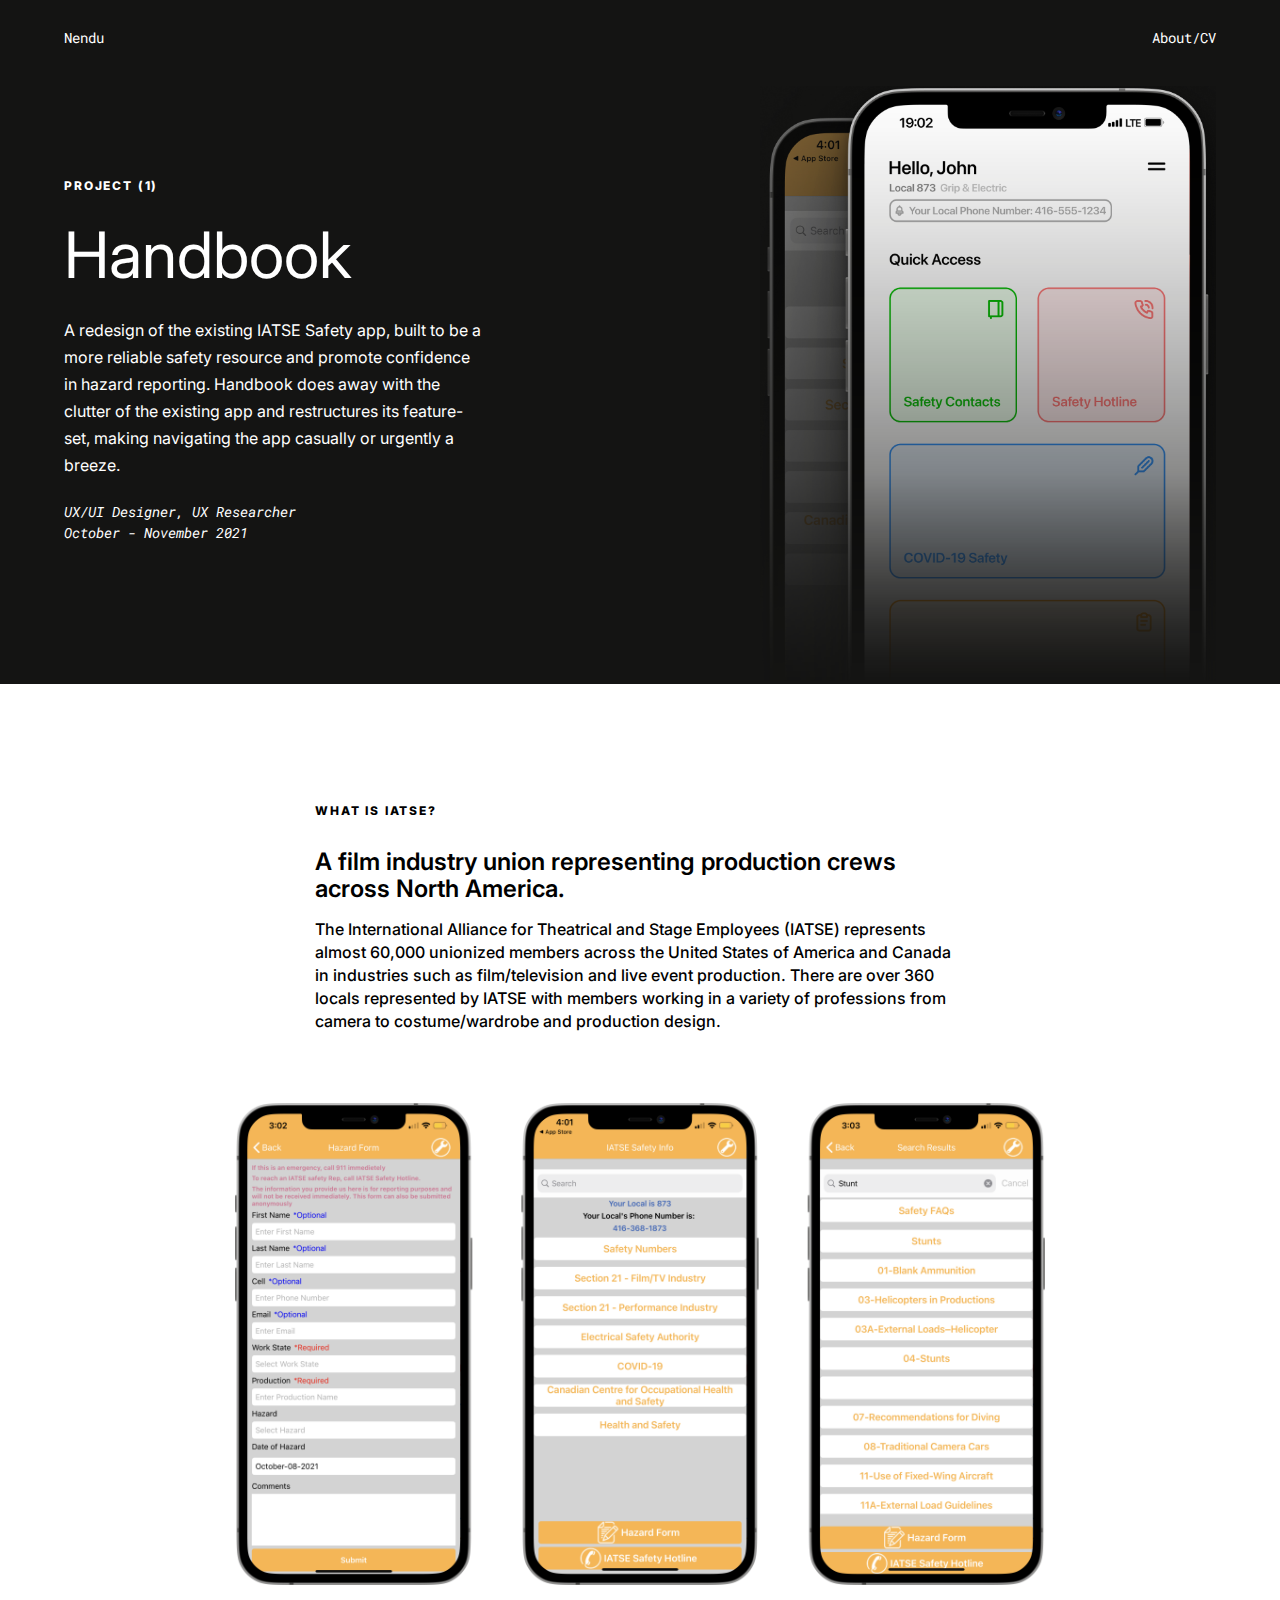
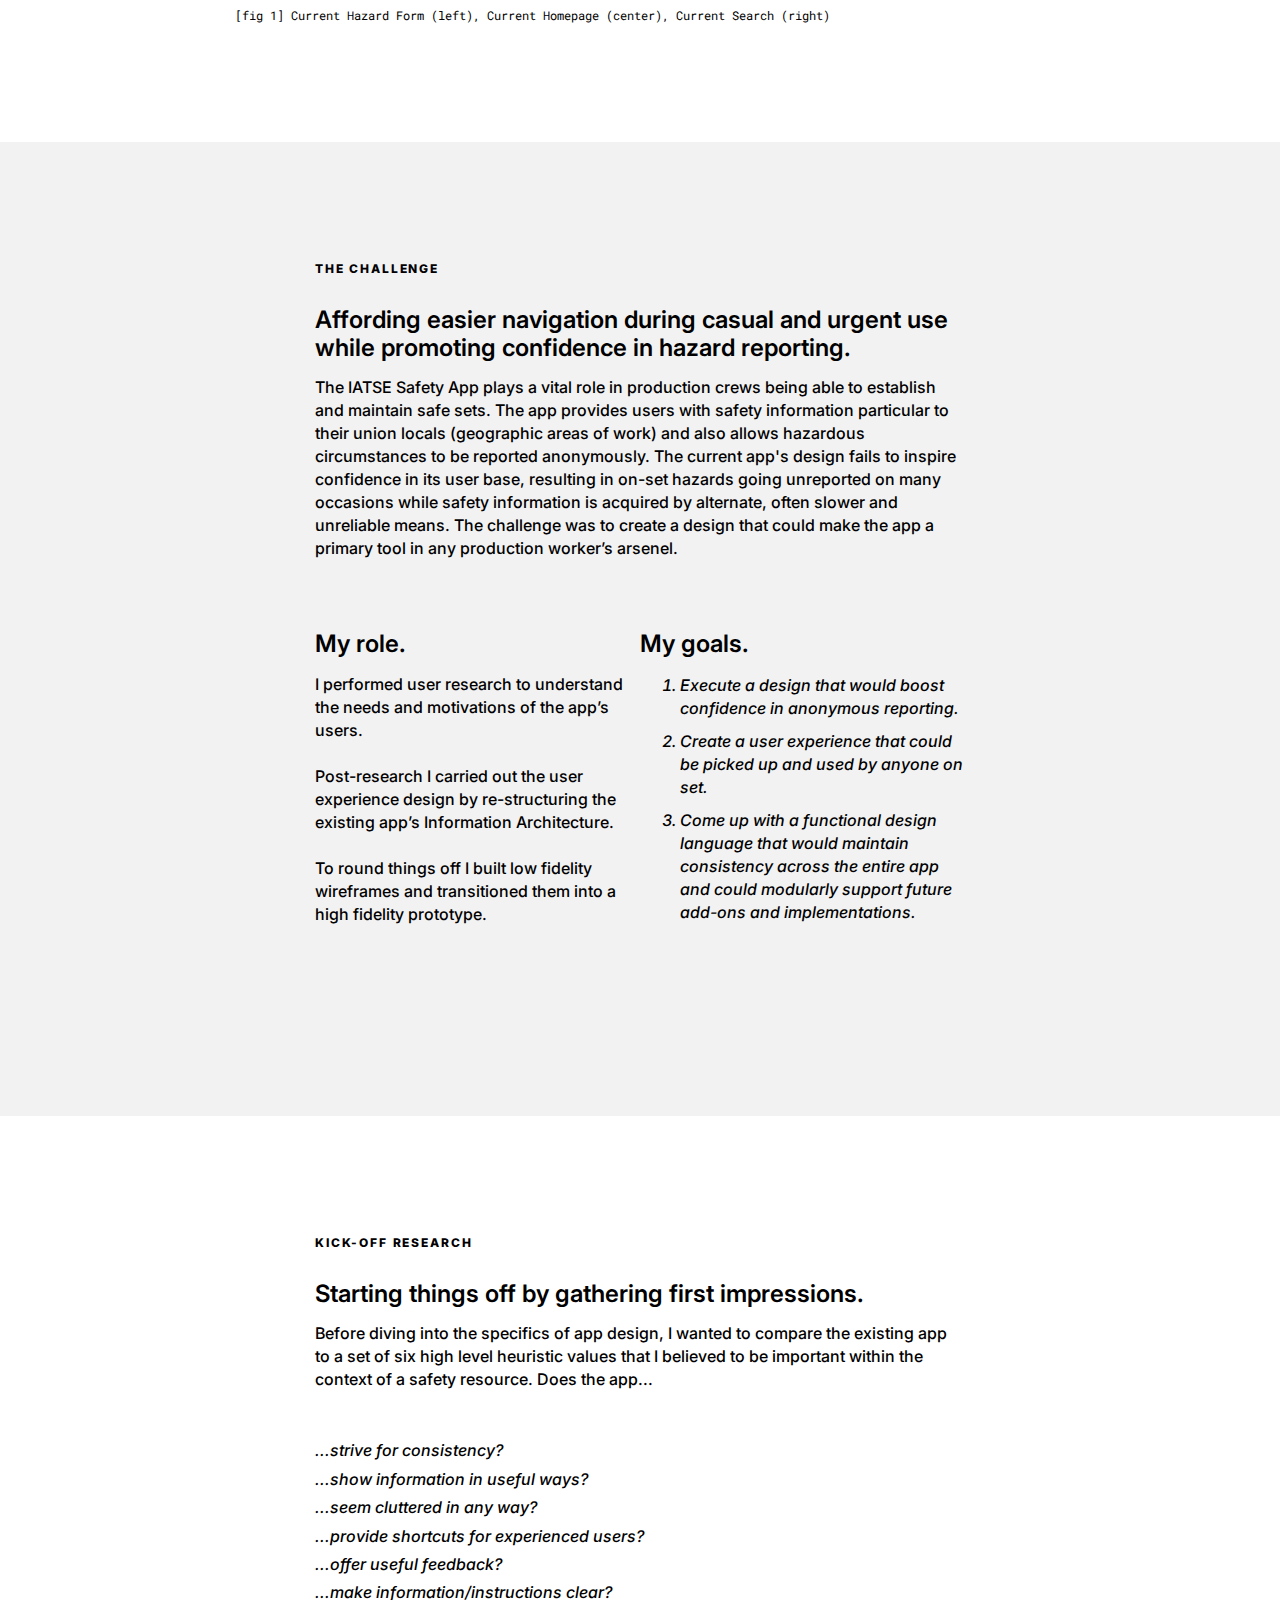
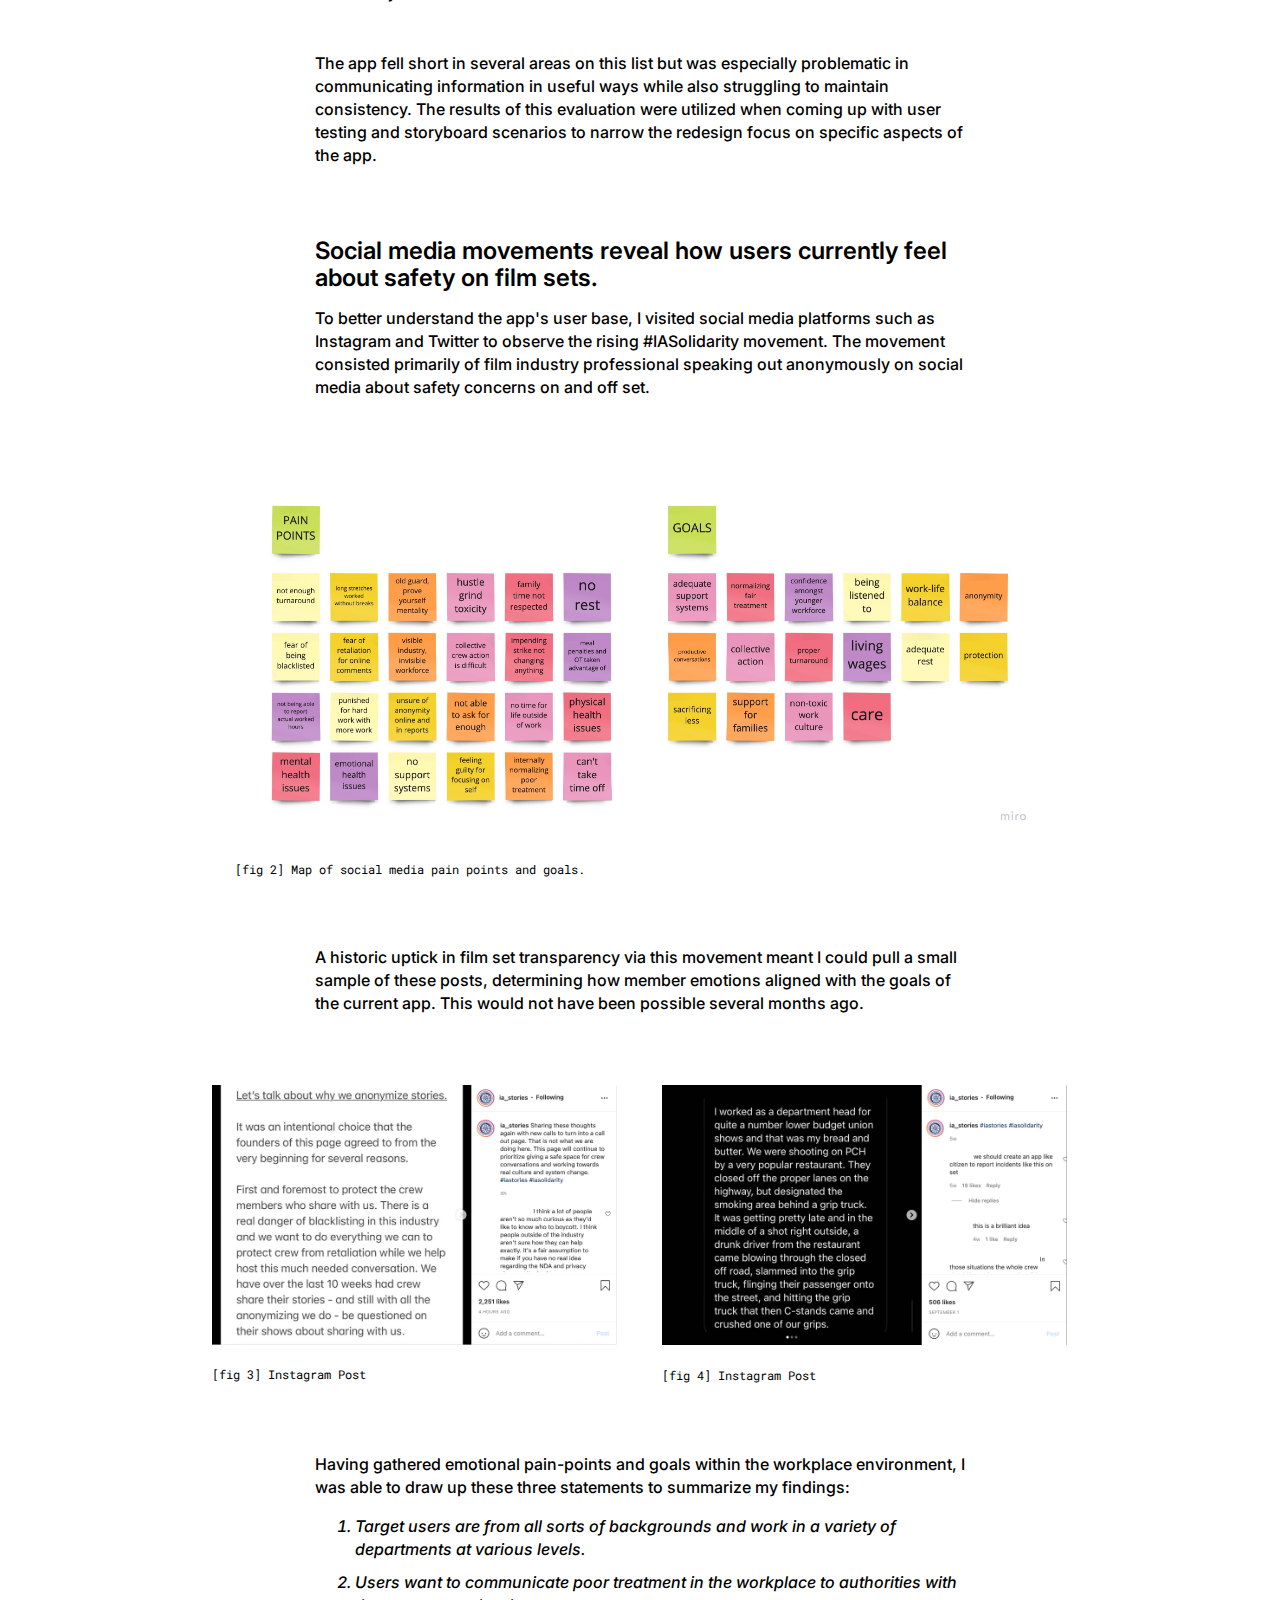
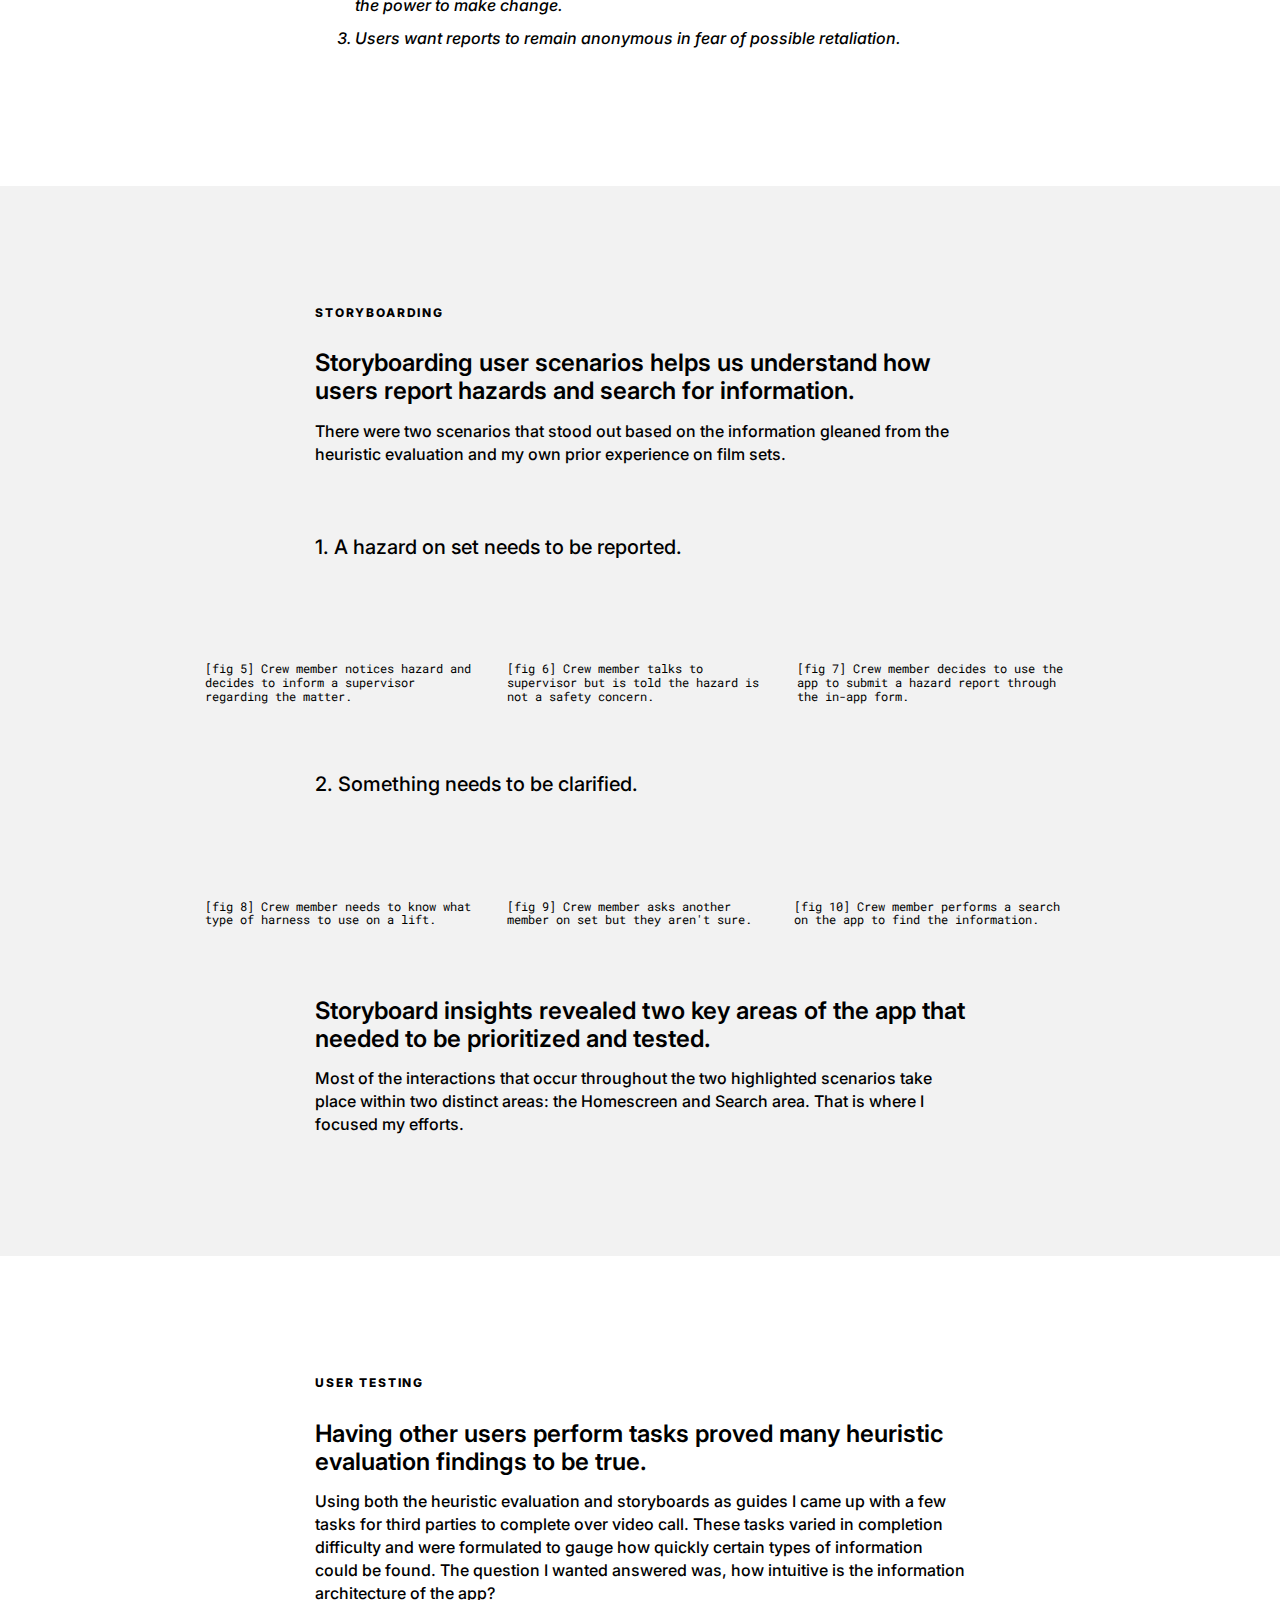
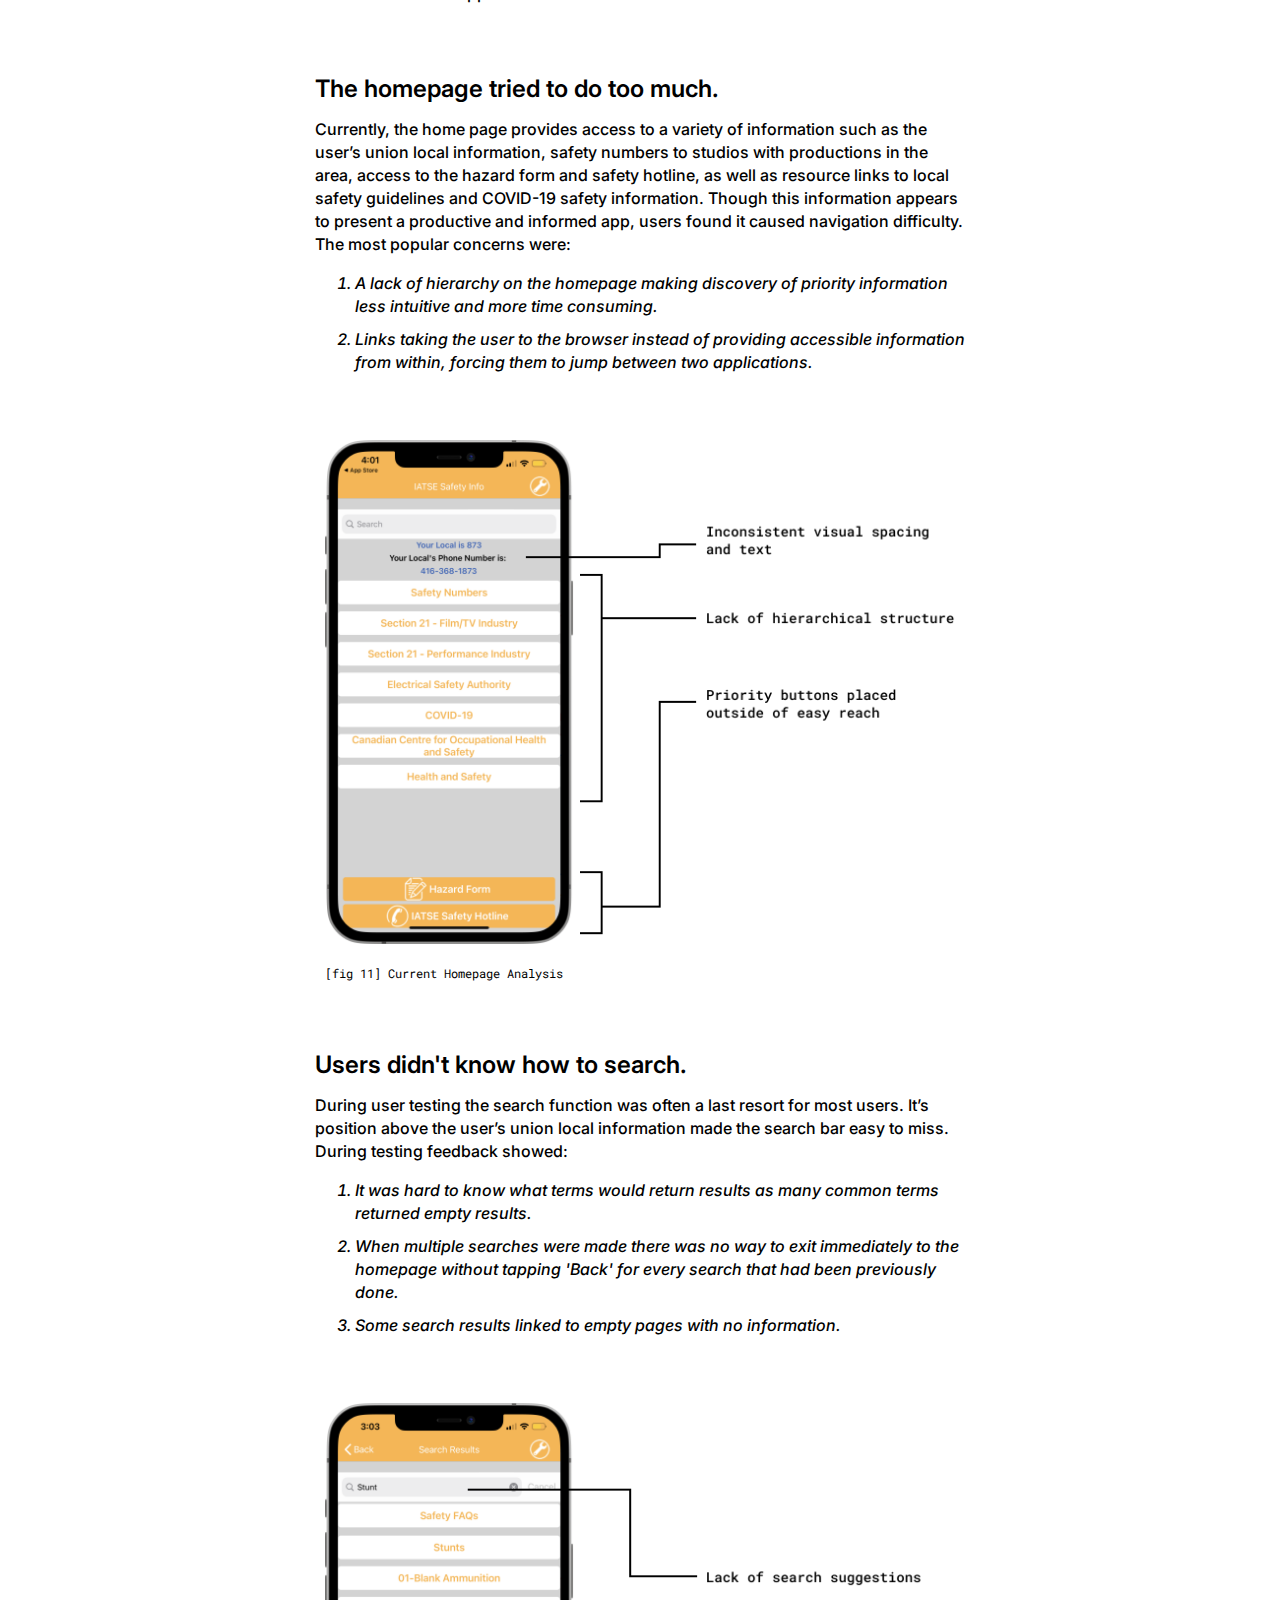
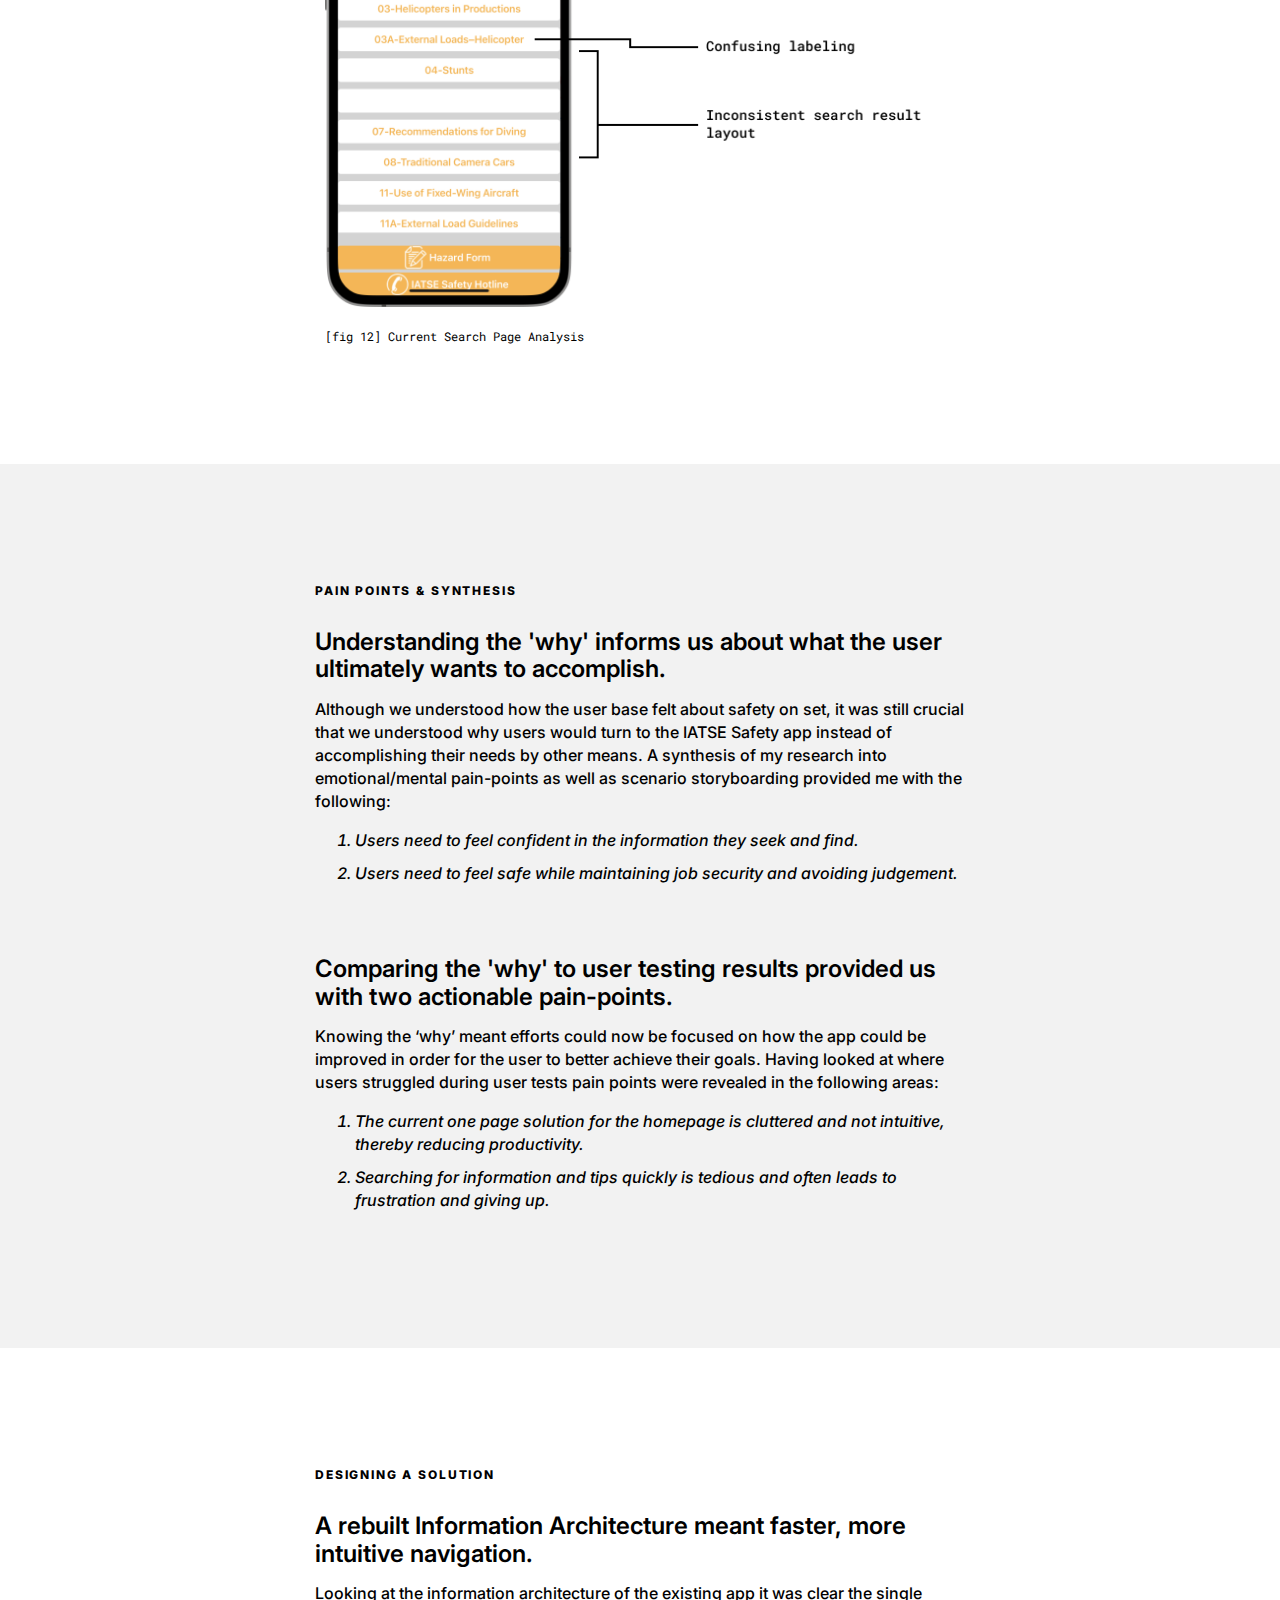
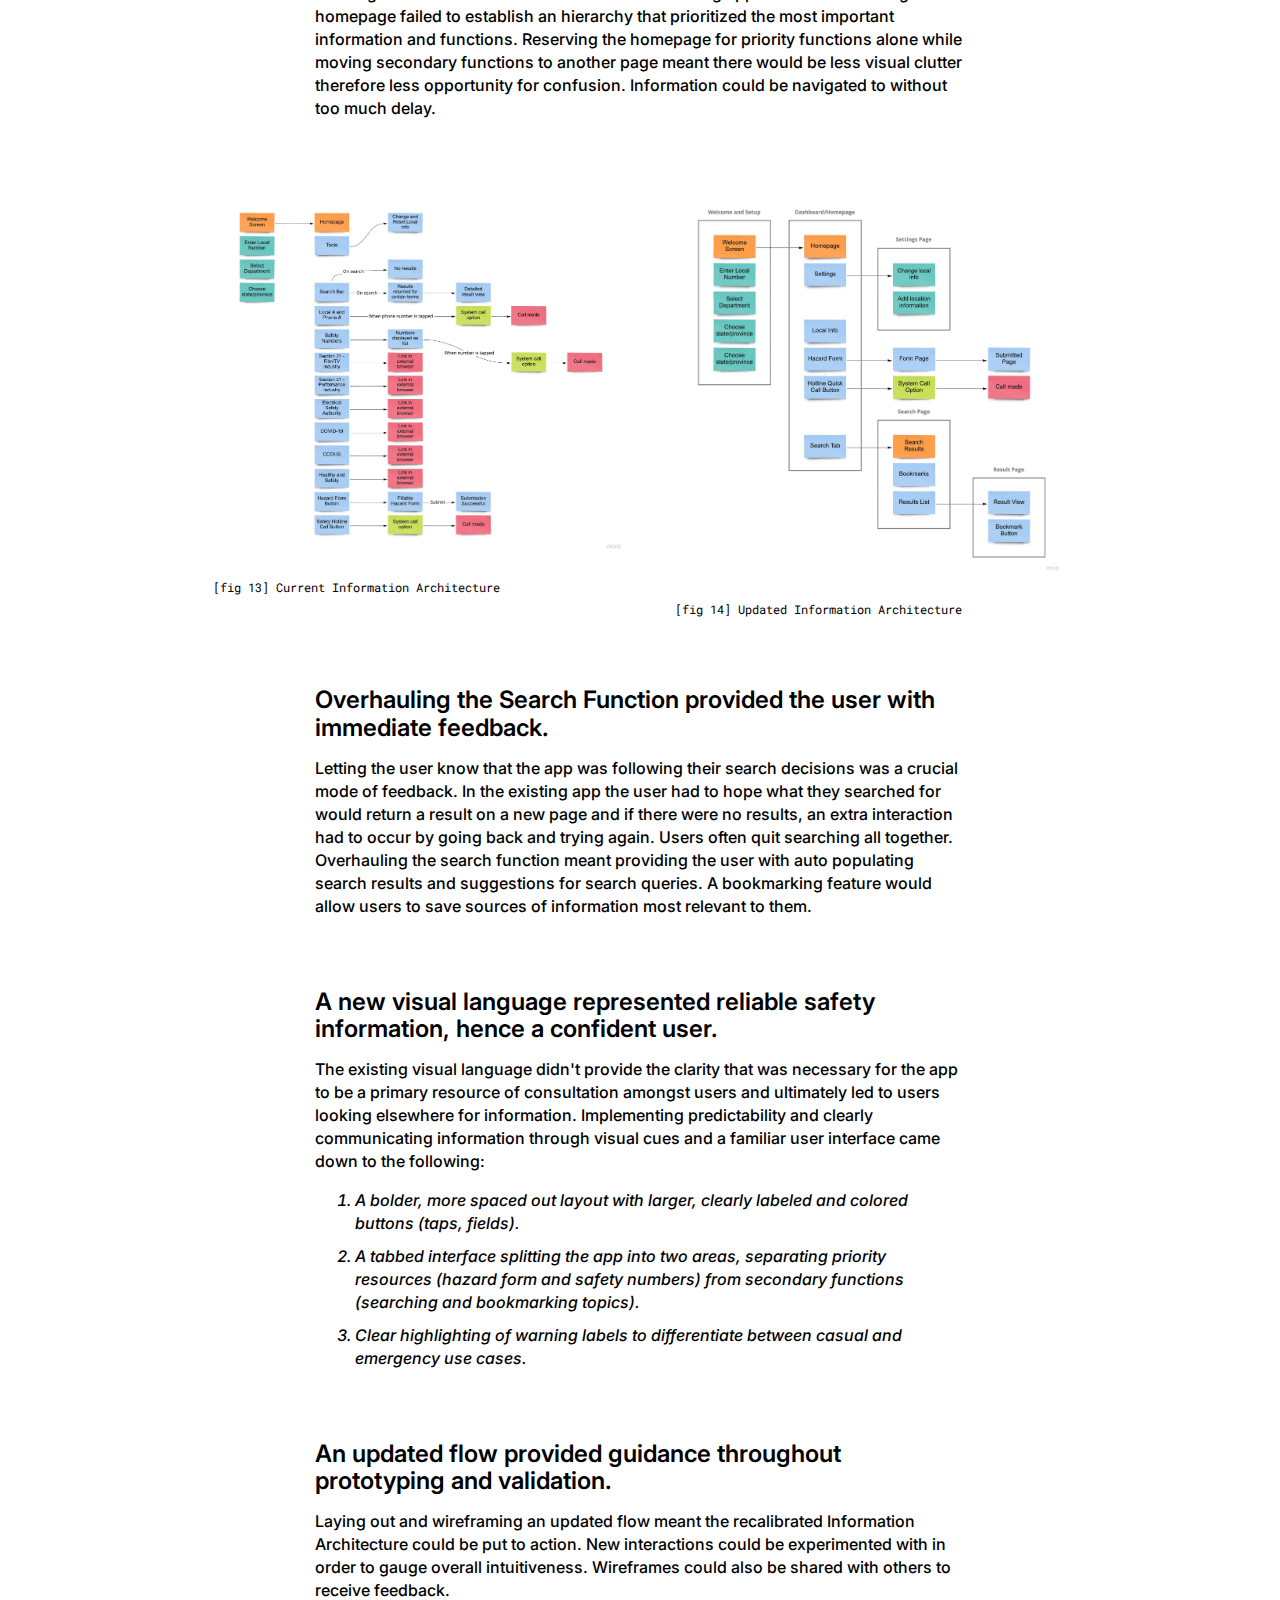
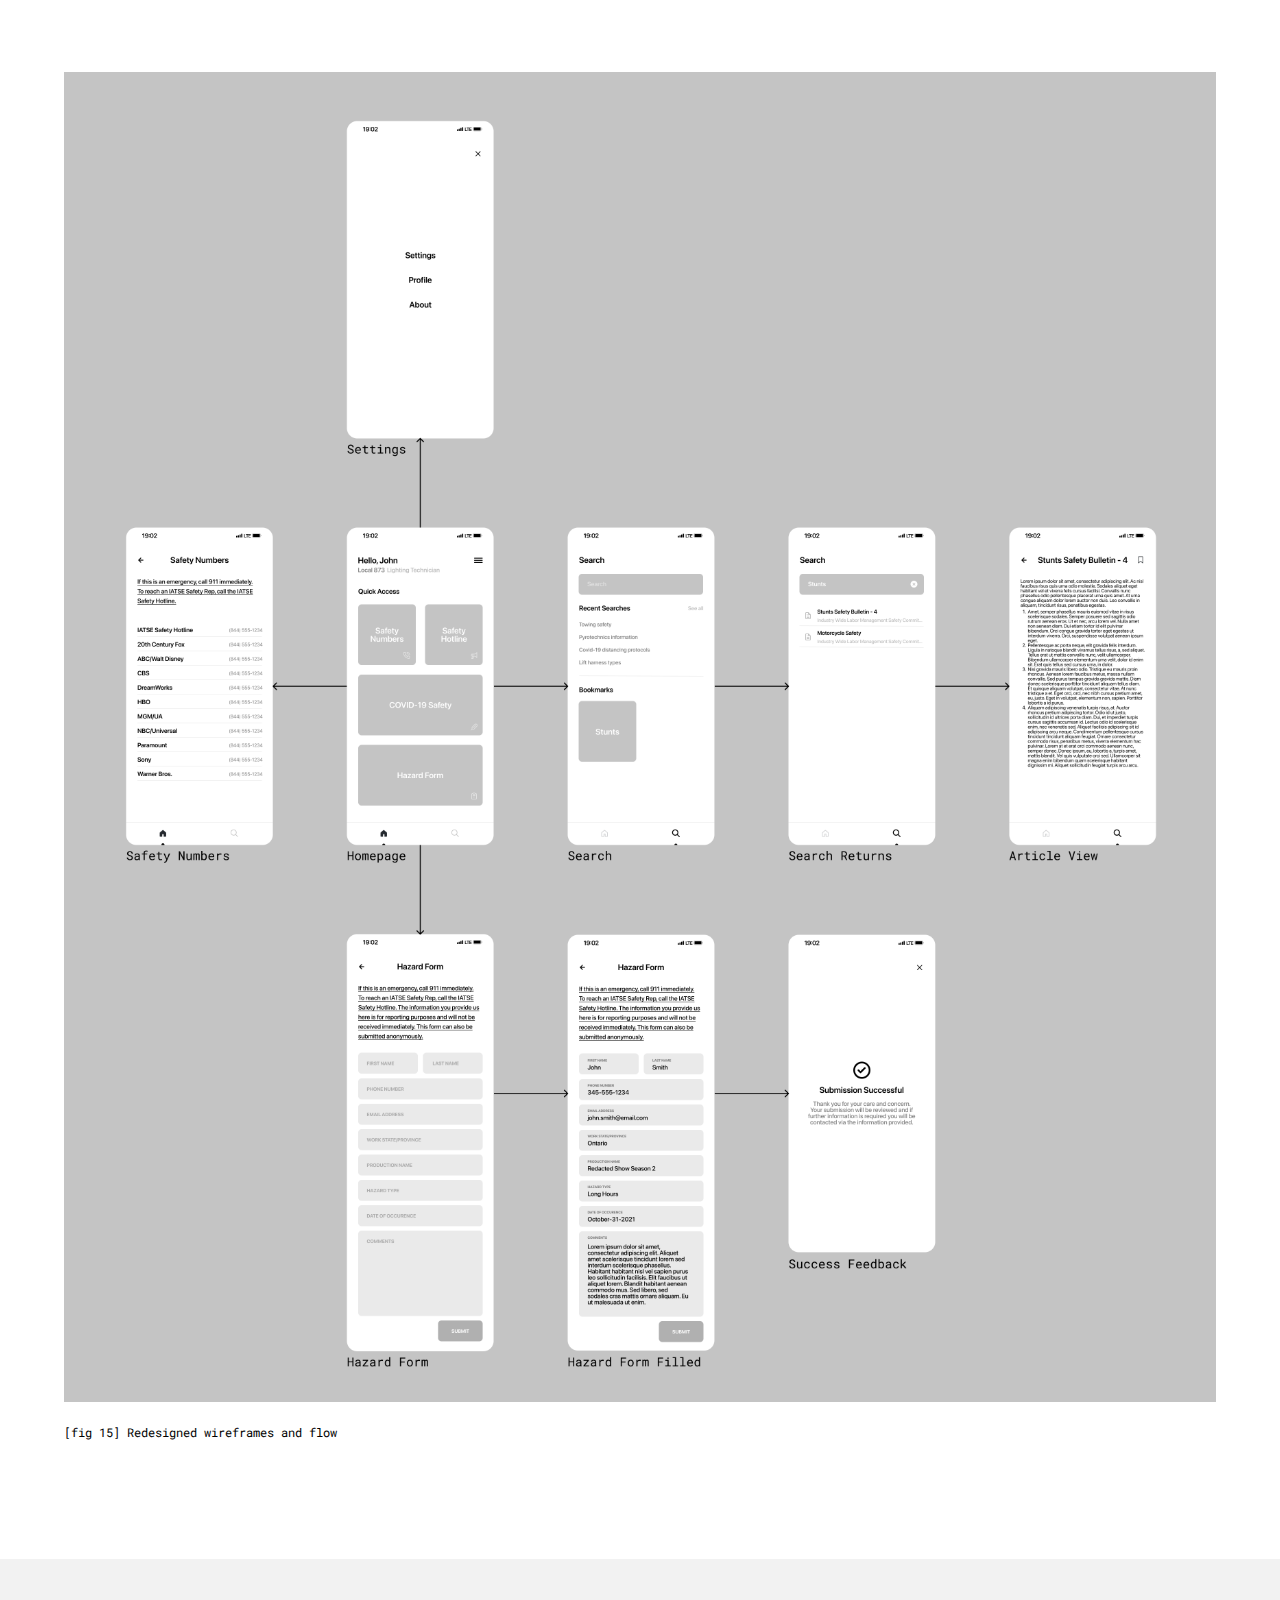
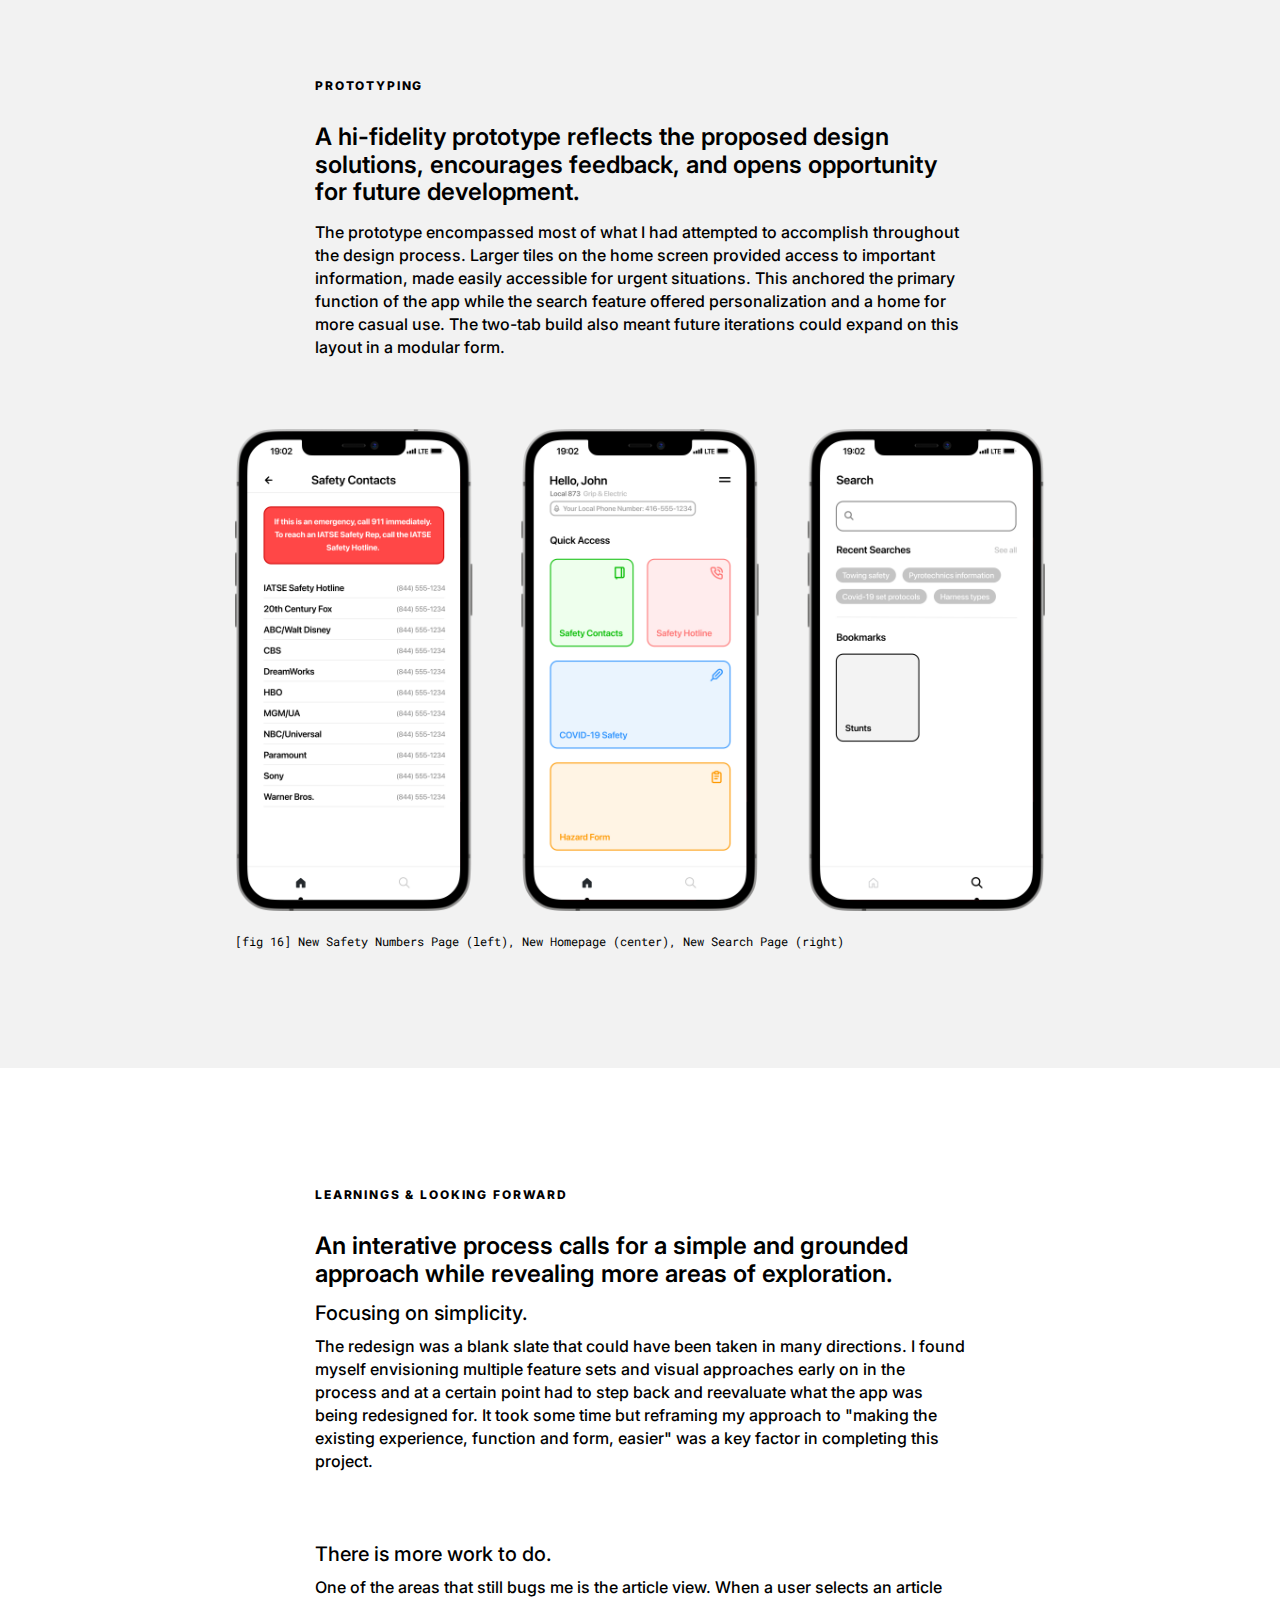
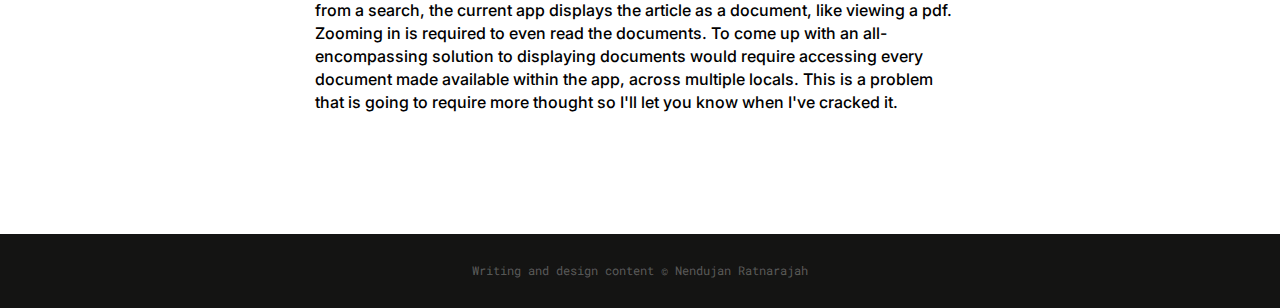
==== commit 04205ef2: "Images optimized, project landing page strikethrough and bold font, handbook page slide heading chan" ====
--- a/ux/handbook.html
+++ b/ux/handbook.html
@@ -33,7 +33,7 @@
         <div class="content-container">
             <div class="section-heading">What is IATSE?</div>
             <div class="slide-heading">A film industry union representing production crews across North America.</div>
-            <div class="body-text">The International Alliance for Theatrical and Stage Employees (IATSE) represents almost 60,000 unionized members across the United States of America and Canada in areas such as film/television and live event productions. There are over 360 locals represented by IATSE with members working in a variety of fields from camera to costume/wardrobe and production design.</div>
+            <div class="body-text">The International Alliance for Theatrical and Stage Employees (IATSE) represents almost 60,000 unionized members across the United States of America and Canada in industries such as film/television and live event production. There are over 360 locals represented by IATSE with members working in a variety of professions from camera to costume/wardrobe and production design.</div>
         </div>
         <div class="single-image">
             <div class="visual-aid">
@@ -46,7 +46,7 @@
         <div class="content-container">
             <div class="section-heading">The Challenge</div>
             <div class="slide-heading">Affording easier navigation during casual and urgent use while promoting confidence in hazard reporting.</div>
-            <div class="body-text">The IATSE Safety App plays a vital role in production crews being able to establish and maintain safe sets. The app provides users with safety information particular to their union locals (geographic areas of work) and also allows hazardous circumstances to be reported anonymously. The current design hinders the app’s ability to instill confidence in its users. My goal was to create a design that could make the app a primary tool in any production worker’s arsenel.</div>
+            <div class="body-text">The IATSE Safety App plays a vital role in production crews being able to establish and maintain safe sets. The app provides users with safety information particular to their union locals (geographic areas of work) and also allows hazardous circumstances to be reported anonymously. The current app's design fails to inspire confidence in its user base, resulting in on-set hazards going unreported on many occasions while safety information is acquired by alternate, often slower and unreliable means. The challenge was to create a design that could make the app a primary tool in any production worker’s arsenel.</div>
             <div class="body-split-two medium-top-spacing">
                 <div class="split-container medium-bottom-spacing">
                     <div class="slide-heading">My role.</div>
@@ -69,7 +69,7 @@
         <div class="content-container">
             <div class="section-heading">Kick-off Research</div>
             <div class="slide-heading">Starting things off by gathering first impressions.</div>
-            <div class="body-text">Before diving into the specifics of app design, I wanted to compare the existing app to a set of five high level heuristic values that I believed to be important within the context of a safety resource. Does the app...</div>
+            <div class="body-text">Before diving into the specifics of app design, I wanted to compare the existing app to a set of six high level heuristic values that I believed to be important within the context of a safety resource. Does the app...</div>
             <ul class="small-top-spacing">
                 <li class="list-item">...strive for consistency?</li>
                 <li class="list-item">...show information in useful ways?</li>
@@ -78,9 +78,9 @@
                 <li class="list-item">...offer useful feedback?</li>
                 <li class="list-item">...make information/instructions clear?</li>
             </ul>
-            <div class="body-text small-top-spacing">The app fell short in several areas on this list but the was especially problematic in communicating information in useful ways while also struggling to maintain consistency. The results of this evaluation were utilized when coming up with user testing and storyboard scenarios to narrow the redesign focus on specific aspects of the app.</div>
+            <div class="body-text small-top-spacing">The app fell short in several areas on this list but was especially problematic in communicating information in useful ways while also struggling to maintain consistency. The results of this evaluation were utilized when coming up with user testing and storyboard scenarios to narrow the redesign focus on specific aspects of the app.</div>
             <div class="slide-heading medium-top-spacing">Social media movements reveal how users currently feel about safety on film sets.</div>
-            <div class="body-text">To better understand the user base that the app targets, I visited social media platforms such as Instagram and Twitter to observe the rising #IASolidarity movement. </div>
+            <div class="body-text">To better understand the app's user base, I visited social media platforms such as Instagram and Twitter to observe the rising #IASolidarity movement. The movement consisted primarily of film industry professional speaking out anonymously on social media about safety concerns on and off set.</div>
         </div>
         <div class="single-image">
             <div class="visual-aid">
@@ -118,7 +118,7 @@
     <section class="stage-alt">
         <div class="content-container">
             <div class="section-heading">Storyboarding</div>
-            <div class="slide-heading">Storyboarding user scenarios helped to understand how users reported hazards and consulted the app for its resources.</div>
+            <div class="slide-heading">Storyboarding user scenarios helps us understand how users report hazards and search for information.</div>
             <div class="body-text">There were two scenarios that stood out based on the information gleaned from the heuristic evaluation and my own prior experience on film sets.</div>
             <div class="slide-heading-secondary medium-top-spacing">1. A hazard on set needs to be reported.</div>
         </div>
@@ -166,7 +166,7 @@
             </div>
         </div>
         <div class="content-container">
-            <div class="slide-heading medium-top-spacing">Key storyboard insights made clear which areas of the current app needed to be prioritized and tested.</div>
+            <div class="slide-heading medium-top-spacing">Storyboard insights revealed two key areas of the app that needed to be prioritized and tested.</div>
             <div class="body-text">Most of the interactions that occur throughout the two highlighted scenarios take place within two distinct areas: the Homescreen and Search area. That is where I focused my efforts.</div>
         </div>
     </section>
@@ -175,7 +175,7 @@
             <div class="section-heading">User Testing</div>
             <div class="slide-heading">Having other users perform tasks proved many heuristic evaluation findings to be true.</div>
             <div class="body-text">Using both the heuristic evaluation and storyboards as guides I came up with a few tasks for third parties to complete over video call. These tasks varied in completion difficulty and were formulated to gauge how quickly certain types of information could be found. The question I wanted answered was, how intuitive is the information architecture of the app? </div>
-            <div class="slide-heading medium-top-spacing">The homepage tries to do too much.</div>
+            <div class="slide-heading medium-top-spacing">The homepage tried to do too much.</div>
             <div class="body-text">Currently, the home page provides access to a variety of information such as the user’s union local information, safety numbers to studios with productions in the area, access to the hazard form and safety hotline, as well as resource links to local safety guidelines and COVID-19 safety information. Though this information appears to present a productive and informed app, users found it caused navigation difficulty. The most popular concerns were:
                 <ol>
                     <li class="list-item">A lack of hierarchy on the homepage making discovery of priority information less intuitive and more time consuming.</li>
@@ -216,7 +216,7 @@
                     <li class="list-item">Users need to feel safe while maintaining job security and avoiding judgement.</li>
                 </ol>
             </div>
-            <div class="slide-heading medium-top-spacing">Comparing the 'why' to user testing results provides us with actionable pain-points.</div>
+            <div class="slide-heading medium-top-spacing">Comparing the 'why' to user testing results provided us with two actionable pain-points.</div>
             <div class="body-text">Knowing the ‘why’ meant efforts could now be focused on how the app could be improved in order for the user to better achieve their goals. Having looked at where users struggled during user tests pain points were revealed in the following areas:
                 <ol>
                     <li class="list-item">The current one page solution for the homepage is cluttered and not intuitive, thereby reducing productivity.</li>
@@ -228,7 +228,7 @@
     <section class="stage" id="design-solution">
         <div class="content-container">
             <div class="section-heading">Designing a Solution</div>
-            <div class="slide-heading">Recalibrating the app's Information Architecture using a Priorities-First approach.</div>
+            <div class="slide-heading">A rebuilt Information Architecture meant faster, more intuitive navigation.</div>
             <div class="body-text">Looking at the information architecture of the existing app it was clear the single homepage failed to establish an hierarchy that prioritized the most important information and functions. Reserving the homepage for priority functions alone while moving secondary functions to another page meant there would be less visual clutter therefore less opportunity for confusion. Information could be navigated to without too much delay. </div>
         </div>
         <div class="image-split-two">
@@ -246,9 +246,9 @@
             </div>
         </div>
         <div class="content-container">
-            <div class="slide-heading medium-top-spacing">Overhauling the Search Function to provide immediate feedback.</div>
+            <div class="slide-heading medium-top-spacing">Overhauling the Search Function provided the user with immediate feedback.</div>
             <div class="body-text">Letting the user know that the app was following their search decisions was a crucial mode of feedback. In the existing app the user had to hope what they searched for would return a result on a new page and if there were no results, an extra interaction had to occur by going back and trying again. Users often quit searching all together. Overhauling the search function meant providing the user with auto populating search results and suggestions for search queries. A bookmarking feature would allow users to save sources of information most relevant to them.</div>
-            <div class="slide-heading medium-top-spacing">Inspiring confidence through a new visual language.</div>
+            <div class="slide-heading medium-top-spacing">A new visual language represented reliable safety information, hence a confident user.</div>
             <div class="body-text">The existing visual language didn't provide the clarity that was necessary for the app to be a primary resource of consultation amongst users and ultimately led to users looking elsewhere for information. Implementing predictability and clearly communicating information through visual cues and a familiar user interface came down to the following:
                 <ol>
                     <li class="list-item">A bolder, more spaced out layout with larger, clearly labeled and colored buttons (taps, fields).</li>
@@ -256,7 +256,7 @@
                     <li class="list-item">Clear highlighting of warning labels to differentiate between casual and emergency use cases.</li>
                 </ol>
             </div>
-            <div class="slide-heading medium-top-spacing">An updated flow addresses the lack of an intuitive information architecture while building a foundation for the new design.</div>
+            <div class="slide-heading medium-top-spacing">An updated flow provided guidance throughout prototyping and validation.</div>
             <div class="body-text">Laying out and wireframing an updated flow meant the recalibrated Information Architecture could be put to action. New interactions could be experimented with in order to gauge overall intuitiveness. Wireframes could also be shared with others to receive feedback.</div>
         </div>
         <div class="single-image-full">
@@ -281,8 +281,8 @@
     </section>
     <section class="stage" id="future">
         <div class="content-container">
-            <div class="section-heading">Looking Forward</div>
-            <div class="slide-heading">Where things go from here...</div>
+            <div class="section-heading">Learnings & Looking Forward</div>
+            <div class="slide-heading">An interative process calls for a simple and grounded approach while revealing more areas of exploration.</div>
             <div class="slide-heading-secondary">Focusing on simplicity.</div>
             <div class="body-text">The redesign was a blank slate that could have been taken in many directions. I found myself envisioning multiple feature sets and visual approaches early on in the process and at a certain point had to step back and reevaluate what the app was being redesigned for. It took some time but reframing my approach to "making the existing experience, function and form, easier" was a key factor in completing this project.</div>
             <div class="slide-heading-secondary medium-top-spacing">There is more work to do.</div>
--- a/css/ux-styles.css
+++ b/css/ux-styles.css
@@ -75,6 +75,7 @@
 
 .list-item {
   font-weight: 500;
+  font-style: italic;
 }
 
 /* Body Text Classes */
@@ -192,7 +193,7 @@
 
 .projects-container .projects-list .project-item .project-summary {
   font-size: 1.4rem;
-  font-weight: 400;
+  font-weight: 500;
   line-height: 2.3rem;
 }
 
